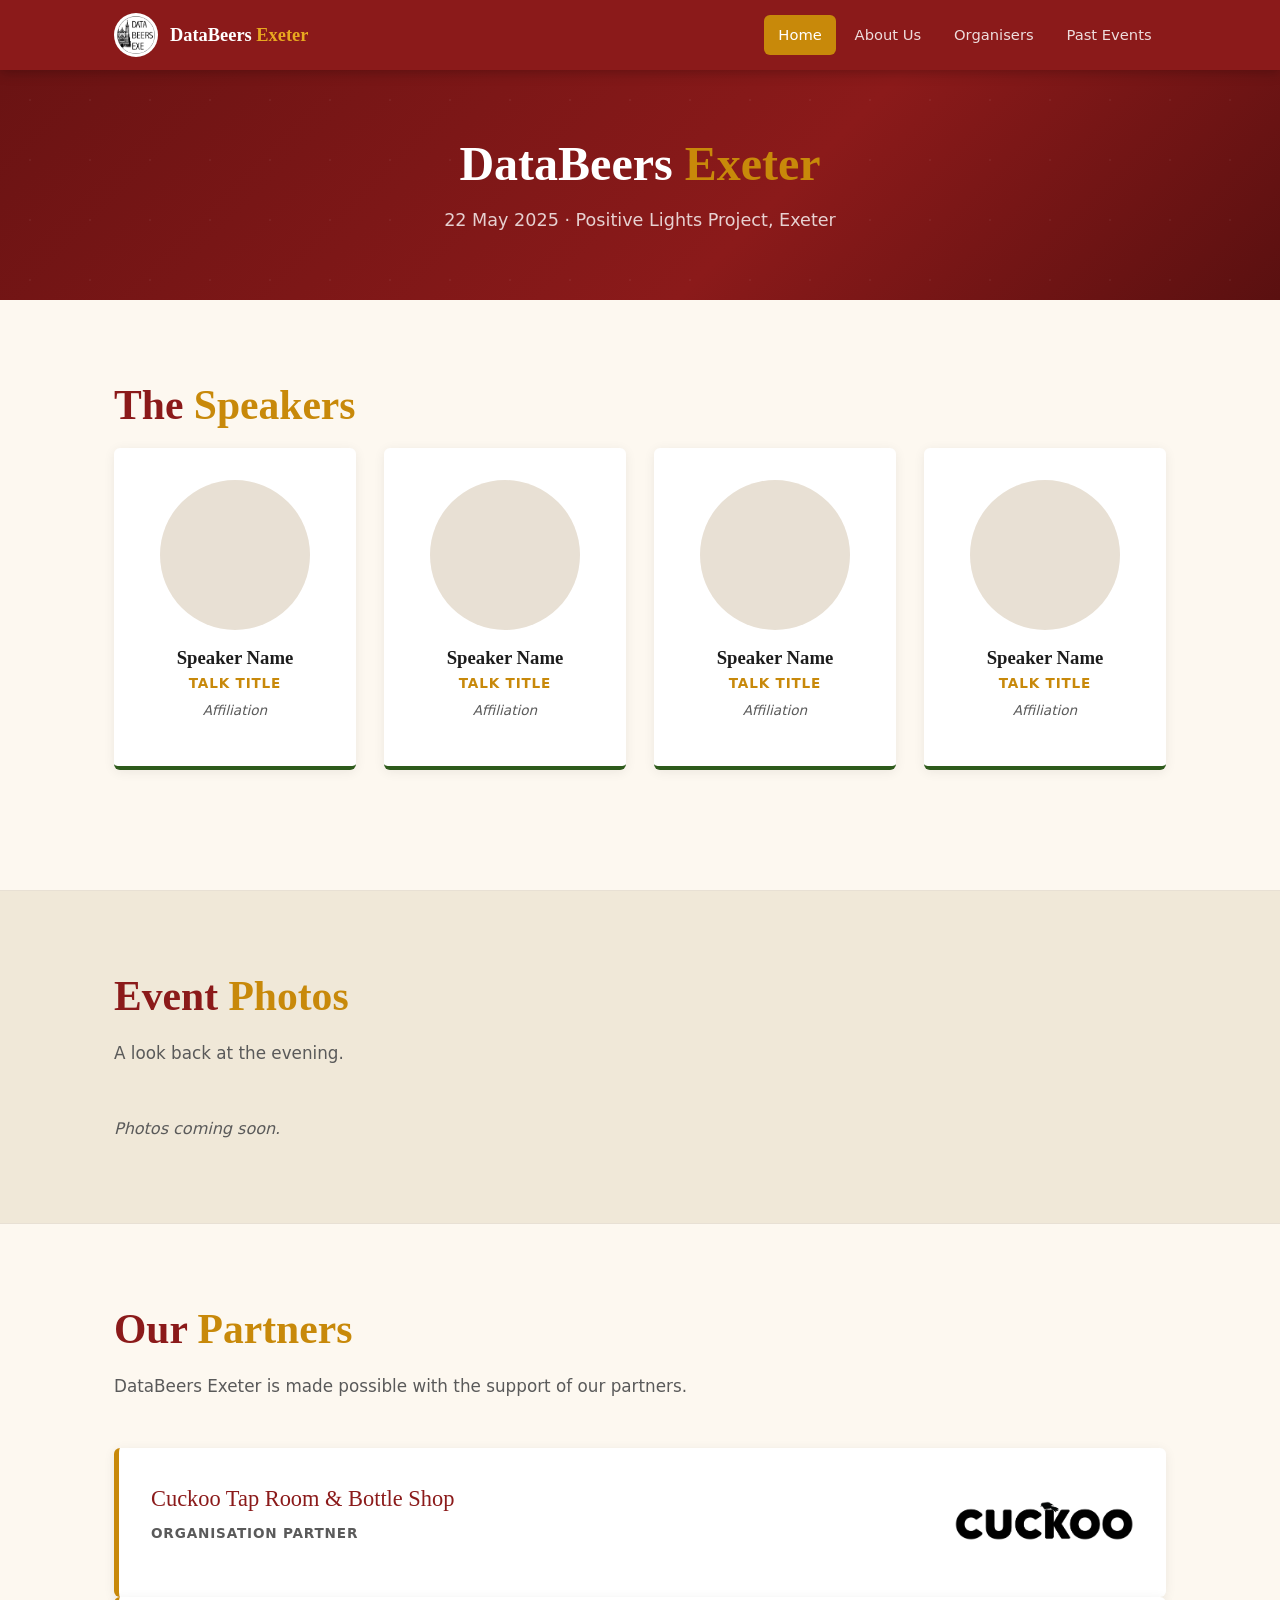
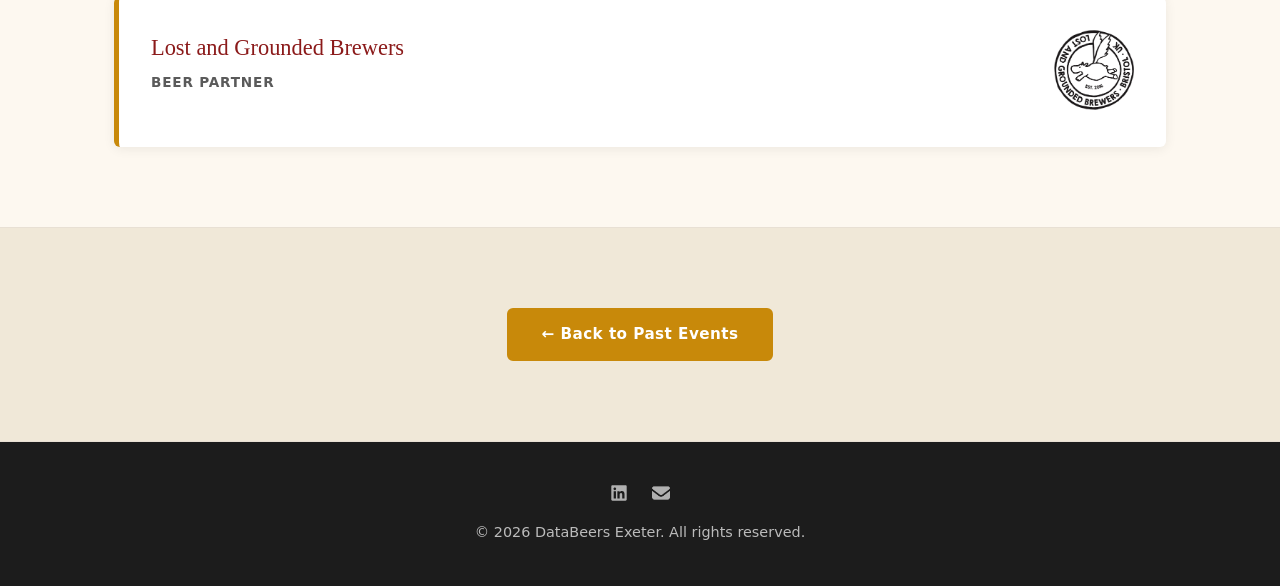
==== Events/May2025/index.html @ 45592811 "Update L&G logo and reduce to standard partner logo size" ====
<!DOCTYPE html>
<html lang="en">
<head>
  <meta charset="UTF-8" />
  <meta name="viewport" content="width=device-width, initial-scale=1.0" />
  <title>DataBeers Exeter | May 2025</title>
  <link rel="stylesheet" href="../../styles.css" />
</head>
<body>

  <header class="site-header">
    <div class="header-inner">
      <a href="../../index.html" class="header-brand">
        <img src="../../Images/Logo.png" alt="DataBeers Exeter logo" class="header-logo" />
        <span class="header-title">DataBeers <em>Exeter</em></span>
      </a>
      <button class="nav-toggle" aria-label="Toggle navigation" aria-expanded="false">
        <span></span><span></span><span></span>
      </button>
      <nav class="site-nav" id="site-nav">
        <ul>
          <li><a href="../../index.html"        class="nav-link">Home</a></li>
          <li><a href="../../about.html"        class="nav-link">About Us</a></li>
          <li><a href="../../organisers.html"   class="nav-link">Organisers</a></li>
          <li><a href="../../past-events.html"  class="nav-link">Past Events</a></li>
        </ul>
      </nav>
    </div>
  </header>

  <main>

    <div class="page-hero">
      <h1>DataBeers <span class="accent">Exeter</span></h1>
      <p>22 May 2025 &middot; Positive Lights Project, Exeter</p>
    </div>

    <!-- Speakers -->
    <section class="section">
      <div class="container">
        <h2 class="section-title">The <span class="accent">Speakers</span></h2>

        <div class="organisers-grid">

          <div class="organiser-card">
            <div class="speaker-photo-placeholder"></div>
            <h3>Speaker Name</h3>
            <p class="organiser-role">Talk Title</p>
            <p class="organiser-affil">Affiliation</p>
          </div>

          <div class="organiser-card">
            <div class="speaker-photo-placeholder"></div>
            <h3>Speaker Name</h3>
            <p class="organiser-role">Talk Title</p>
            <p class="organiser-affil">Affiliation</p>
          </div>

          <div class="organiser-card">
            <div class="speaker-photo-placeholder"></div>
            <h3>Speaker Name</h3>
            <p class="organiser-role">Talk Title</p>
            <p class="organiser-affil">Affiliation</p>
          </div>

          <div class="organiser-card">
            <div class="speaker-photo-placeholder"></div>
            <h3>Speaker Name</h3>
            <p class="organiser-role">Talk Title</p>
            <p class="organiser-affil">Affiliation</p>
          </div>

        </div>
      </div>
    </section>

    <!-- Event Photos -->
    <section class="section section-alt">
      <div class="container">
        <h2 class="section-title">Event <span class="accent">Photos</span></h2>
        <p class="section-intro">A look back at the evening.</p>

        <div class="photo-grid">
          <p style="color:var(--mid-grey);font-style:italic;">Photos coming soon.</p>
        </div>
      </div>
    </section>

    <!-- Partners -->
    <section class="section">
      <div class="container">
        <h2 class="section-title">Our <span class="accent">Partners</span></h2>
        <p class="section-intro">
          DataBeers Exeter is made possible with the support of our partners.
        </p>

        <div class="partner-card">
          <div class="partner-header-row">
            <div>
              <p class="partner-name">Cuckoo Tap Room &amp; Bottle Shop</p>
              <p class="partner-type">Organisation Partner</p>
            </div>
            <img src="../../Images/Cuckoo.png" alt="Cuckoo logo" class="partner-logo" />
          </div>
        </div>

        <div class="partner-card">
          <div class="partner-header-row">
            <div>
              <p class="partner-name">Lost and Grounded Brewers</p>
              <p class="partner-type">Beer Partner</p>
            </div>
            <a href="https://www.lostandgrounded.co.uk/" target="_blank" rel="noopener"><img src="L&G.jpg" alt="Lost and Grounded Brewers logo" class="partner-logo" /></a>
          </div>
        </div>

      </div>
    </section>

    <!-- Back link -->
    <section class="section section-alt" style="text-align:center;">
      <div class="container">
        <a href="../../past-events.html" class="btn btn-primary">&larr; Back to Past Events</a>
      </div>
    </section>

  </main>

  <footer class="site-footer">
    <div class="container">
      <div class="footer-social">
        <a href="https://www.linkedin.com/company/112291143/" target="_blank" rel="noopener" aria-label="DataBeers Exeter on LinkedIn">
          <img src="../../Icons/linkedin-brands-solid-full.svg" alt="LinkedIn" class="footer-icon" />
        </a>
        <a href="#" aria-label="Email DataBeers Exeter" onclick="this.href='mailto:'+['databeers','biocomplexlab.org'].join('@')+'?subject=DataBeers%20Exe%3A%20General%20Inquiry'; return true;">
          <img src="../../Icons/envelope-solid.png" alt="Email" class="footer-icon" />
        </a>
      </div>
      <p>&copy; <span id="year"></span> DataBeers Exeter. All rights reserved.</p>
    </div>
  </footer>

  <script src="../../script.js"></script>
</body>
</html>
---- styles.css ----
/* ============================================================
   Data Beers Exeter — Stylesheet
   Palette: Devon red sandstone · amber · Devon green · cream
   ============================================================ */

:root {
  /* Devon / Exeter colour palette */
  --red:        #8B1A1A;   /* Devon red sandstone */
  --red-dark:   #6A1313;
  --red-light:  #B02222;
  --amber:      #C8890A;   /* beer amber / Devon gold */
  --amber-light:#E8A820;
  --green:      #2D5A1B;   /* Devon countryside */
  --green-light:#3A7422;
  --cream:      #FDF8F0;   /* cathedral stone */
  --cream-dark: #F0E8D8;
  --charcoal:   #1C1C1C;
  --mid-grey:   #5A5A5A;
  --light-grey: #E8E0D4;

  /* Typography */
  --font-serif: Georgia, 'Times New Roman', serif;
  --font-sans:  'Segoe UI', system-ui, -apple-system, sans-serif;

  /* Spacing */
  --section-pad: 5rem 1.5rem;
  --radius:      6px;
  --max-width:   1100px;

  /* Transitions */
  --trans: 0.25s ease;
}

/* ── Reset & Base ────────────────────────────────────────── */
*, *::before, *::after { box-sizing: border-box; margin: 0; padding: 0; }

html { scroll-behavior: smooth; font-size: 16px; }

body {
  font-family: var(--font-sans);
  background-color: var(--cream);
  color: var(--charcoal);
  line-height: 1.7;
  min-height: 100vh;
  display: flex;
  flex-direction: column;
}

img { max-width: 100%; display: block; }
a   { color: inherit; text-decoration: none; }

main { flex: 1; }

/* ── Typography helpers ──────────────────────────────────── */
.accent { color: var(--amber); }

h1, h2, h3 { font-family: var(--font-serif); line-height: 1.25; }

.section-title {
  font-size: clamp(1.8rem, 4vw, 2.6rem);
  margin-bottom: 1rem;
  color: var(--red);
}

.section-intro {
  max-width: 680px;
  color: var(--mid-grey);
  margin-bottom: 3rem;
  font-size: 1.05rem;
}

.inline-link {
  color: var(--amber);
  border-bottom: 1px solid currentColor;
  transition: color var(--trans);
}
.inline-link:hover { color: var(--red); }

/* ── Container ───────────────────────────────────────────── */
.container {
  max-width: var(--max-width);
  margin-inline: auto;
  padding-inline: 1.5rem;
}

/* ── Buttons ─────────────────────────────────────────────── */
.btn {
  display: inline-block;
  padding: 0.75rem 2rem;
  border-radius: var(--radius);
  font-weight: 600;
  font-family: var(--font-sans);
  font-size: 0.95rem;
  letter-spacing: 0.03em;
  cursor: pointer;
  transition: background var(--trans), color var(--trans), transform var(--trans);
}
.btn:hover { transform: translateY(-2px); }

.btn-primary {
  background: var(--amber);
  color: #fff;
  border: 2px solid var(--amber);
}
.btn-primary:hover { background: var(--amber-light); border-color: var(--amber-light); }

.btn-outline {
  background: transparent;
  color: var(--cream);
  border: 2px solid var(--cream);
}
.btn-outline:hover { background: var(--cream); color: var(--red); }

/* ── Site Header / Nav ───────────────────────────────────── */
.site-header {
  position: sticky;
  top: 0;
  z-index: 100;
  background: var(--red);
  box-shadow: 0 2px 12px rgba(0,0,0,0.25);
}

.header-inner {
  max-width: var(--max-width);
  margin-inline: auto;
  padding: 0 1.5rem;
  display: flex;
  align-items: center;
  gap: 1.5rem;
  height: 70px;
}

.header-brand {
  display: flex;
  align-items: center;
  gap: 0.75rem;
  flex-shrink: 0;
}

.header-logo {
  width: 44px;
  height: 44px;
  border-radius: 50%;
  background: #fff;
  padding: 3px;
  object-fit: contain;
}

.header-title {
  font-family: var(--font-serif);
  font-size: 1.15rem;
  font-weight: bold;
  color: #fff;
  line-height: 1.2;
}
.header-title em { color: var(--amber-light); font-style: normal; }

/* Nav */
.site-nav { margin-left: auto; }

.site-nav ul {
  list-style: none;
  display: flex;
  gap: 0.25rem;
}

.nav-link {
  display: block;
  padding: 0.45rem 0.9rem;
  color: rgba(255,255,255,0.85);
  border-radius: var(--radius);
  font-size: 0.92rem;
  font-weight: 500;
  transition: background var(--trans), color var(--trans);
}
.nav-link:hover,
.nav-link.active {
  background: rgba(255,255,255,0.15);
  color: #fff;
}
.nav-link.active {
  background: var(--amber);
  color: #fff;
}

/* Hamburger toggle */
.nav-toggle {
  display: none;
  flex-direction: column;
  justify-content: center;
  gap: 5px;
  width: 36px;
  height: 36px;
  background: none;
  border: none;
  cursor: pointer;
  margin-left: auto;
  padding: 4px;
}
.nav-toggle span {
  display: block;
  height: 2px;
  background: #fff;
  border-radius: 2px;
  transition: transform var(--trans), opacity var(--trans);
}
.nav-toggle[aria-expanded="true"] span:nth-child(1) { transform: translateY(7px) rotate(45deg); }
.nav-toggle[aria-expanded="true"] span:nth-child(2) { opacity: 0; }
.nav-toggle[aria-expanded="true"] span:nth-child(3) { transform: translateY(-7px) rotate(-45deg); }

/* ── Hero ────────────────────────────────────────────────── */
.hero {
  background: linear-gradient(135deg, var(--red-dark) 0%, var(--red) 50%, var(--green) 100%);
  color: #fff;
  padding: 5rem 1.5rem 0;
  position: relative;
  overflow: hidden;
}

.hero::before {
  content: '';
  position: absolute;
  inset: 0;
  background: url('data:image/svg+xml,<svg xmlns="http://www.w3.org/2000/svg" width="60" height="60"><circle cx="30" cy="30" r="1" fill="white" opacity="0.06"/></svg>') repeat;
  pointer-events: none;
}

.hero-content {
  max-width: var(--max-width);
  margin-inline: auto;
  display: flex;
  align-items: center;
  gap: 4rem;
  padding-bottom: 4rem;
  position: relative;
}

.hero-logo {
  width: clamp(180px, 25vw, 280px);
  flex-shrink: 0;
  border-radius: 50%;
  background: #fff;
  padding: 12px;
  box-shadow: 0 8px 40px rgba(0,0,0,0.4);
}

.hero-text h1 {
  font-size: clamp(2.2rem, 5vw, 3.6rem);
  margin-bottom: 0.5rem;
  color: #fff;
}

.tagline {
  font-size: 1.2rem;
  color: var(--amber-light);
  font-style: italic;
  margin-bottom: 1.25rem;
}

.hero-desc {
  font-size: 1.05rem;
  max-width: 540px;
  color: rgba(255,255,255,0.88);
  margin-bottom: 2rem;
}

.hero-wave {
  height: 80px;
  position: relative;
}
.hero-wave svg {
  width: 100%;
  height: 100%;
  display: block;
}

/* ── Generic Section ─────────────────────────────────────── */
.section { padding: var(--section-pad); }

.section-alt {
  background: var(--cream-dark);
  border-top: 1px solid var(--light-grey);
  border-bottom: 1px solid var(--light-grey);
}

/* ── Page hero (inner pages) ─────────────────────────────── */
.page-hero {
  background: linear-gradient(135deg, var(--red-dark) 0%, var(--red) 60%, #5a1010 100%);
  color: #fff;
  padding: 4rem 1.5rem;
  text-align: center;
  position: relative;
  overflow: hidden;
}

.page-hero::before {
  content: '';
  position: absolute;
  inset: 0;
  background: url('data:image/svg+xml,<svg xmlns="http://www.w3.org/2000/svg" width="60" height="60"><circle cx="30" cy="30" r="1" fill="white" opacity="0.06"/></svg>') repeat;
  pointer-events: none;
}

.page-hero h1 {
  font-size: clamp(2rem, 5vw, 3rem);
  color: #fff;
  position: relative;
}
.page-hero p {
  margin-top: 0.75rem;
  color: rgba(255,255,255,0.8);
  font-size: 1.1rem;
  position: relative;
}

/* ── About cards ─────────────────────────────────────────── */
.about-grid {
  display: grid;
  grid-template-columns: repeat(auto-fit, minmax(260px, 1fr));
  gap: 1.75rem;
}

.about-card {
  background: #fff;
  border-radius: var(--radius);
  padding: 2rem 1.75rem;
  border-top: 4px solid var(--amber);
  box-shadow: 0 2px 12px rgba(0,0,0,0.07);
  transition: transform var(--trans), box-shadow var(--trans);
}
.about-card:hover {
  transform: translateY(-4px);
  box-shadow: 0 8px 28px rgba(0,0,0,0.12);
}

.card-icon { margin-bottom: 0.75rem; }

/* Icon colouring via CSS hue-rotate + saturation + brightness.
   Source icons are dark navy (~218° hue). Rotate to each palette colour. */
.card-icon img {
  width: 36px;
  height: 36px;
  display: block;
}
.icon-amber { filter: hue-rotate(182deg) saturate(2)   brightness(1.9); }
.icon-red   { filter: hue-rotate(142deg) saturate(1.5) brightness(1.5); }
.icon-green { filter: hue-rotate(245deg) saturate(1.2) brightness(1.1); }

.about-card h3 {
  color: var(--red);
  margin-bottom: 0.6rem;
  font-size: 1.15rem;
}

/* ── Organisers ──────────────────────────────────────────── */
.organisers-grid {
  display: grid;
  grid-template-columns: repeat(auto-fit, minmax(220px, 1fr));
  gap: 1.75rem;
  margin-bottom: 2.5rem;
}

.organiser-card {
  background: #fff;
  border-radius: var(--radius);
  padding: 2rem 1.5rem;
  text-align: center;
  box-shadow: 0 2px 12px rgba(0,0,0,0.07);
  border-bottom: 4px solid var(--green);
  transition: transform var(--trans);
}
.organiser-card:hover { transform: translateY(-4px); }

.organiser-avatar {
  width: 80px;
  height: 80px;
  border-radius: 50%;
  background: var(--red);
  color: #fff;
  font-family: var(--font-serif);
  font-size: 1.4rem;
  font-weight: bold;
  display: flex;
  align-items: center;
  justify-content: center;
  margin: 0 auto 1rem;
}

.organiser-photo {
  width: 150px;
  height: 150px;
  border-radius: 50%;
  object-fit: cover;
  object-position: center top;
  filter: grayscale(100%);
  margin: 0 auto 1rem;
  display: block;
  border: 3px solid var(--light-grey);
}

/* ── Partners section ────────────────────────────────────── */
.partner-card {
  background: #fff;
  border-radius: var(--radius);
  padding: 2rem;
  box-shadow: 0 2px 12px rgba(0,0,0,0.07);
  border-left: 5px solid var(--amber);
}

.partner-header-row {
  display: flex;
  align-items: center;
  justify-content: space-between;
  gap: 1.5rem;
  margin-bottom: 0.25rem;
}

.partner-logo {
  width: 180px;
  height: 80px;
  object-fit: contain;
  object-position: right center;
  display: block;
  flex-shrink: 0;
}

.partner-logo-large {
  width: 260px;
  height: 120px;
  object-fit: contain;
  object-position: right center;
  display: block;
  flex-shrink: 0;
}

.partner-name {
  font-family: var(--font-serif);
  font-size: 1.4rem;
  color: var(--red);
  margin-bottom: 0.25rem;
}

.partner-type {
  font-size: 0.85rem;
  font-weight: 600;
  text-transform: uppercase;
  letter-spacing: 0.06em;
  color: var(--mid-grey);
  margin-bottom: 1rem;
}

.partner-body {
  display: grid;
  grid-template-columns: 1fr 1fr;
  gap: 2rem;
  margin-top: 1.25rem;
}

.map-embed {
  width: 100%;
  height: 280px;
  border: 0;
  border-radius: var(--radius);
  display: block;
}

@media (max-width: 680px) {
  .partner-body { grid-template-columns: 1fr; }
  .map-embed { height: 220px; }
}

.organiser-card h3 {
  color: var(--charcoal);
  margin-bottom: 0.2rem;
}

.organiser-role {
  color: var(--amber);
  font-size: 0.85rem;
  font-weight: 600;
  text-transform: uppercase;
  letter-spacing: 0.06em;
  margin-bottom: 0.2rem;
}

.organiser-affil {
  color: var(--mid-grey);
  font-size: 0.85rem;
  font-style: italic;
  margin-bottom: 0.75rem;
}

.organiser-cta { color: var(--mid-grey); }

/* ── Past Events ─────────────────────────────────────────── */
.events-list {
  display: flex;
  flex-direction: column;
  gap: 1.5rem;
}

.event-card {
  display: flex;
  gap: 1.5rem;
  background: #fff;
  border-radius: var(--radius);
  padding: 1.75rem;
  box-shadow: 0 2px 12px rgba(0,0,0,0.07);
  border-left: 5px solid var(--red);
  transition: transform var(--trans);
}
.event-card:hover { transform: translateX(4px); }

.event-date {
  flex-shrink: 0;
  width: 70px;
  text-align: center;
  background: var(--red);
  color: #fff;
  border-radius: var(--radius);
  padding: 0.75rem 0.5rem;
  display: flex;
  flex-direction: column;
  align-items: center;
  justify-content: center;
  gap: 0.15rem;
}

.event-month {
  font-size: 0.85rem;
  font-weight: 700;
  text-transform: uppercase;
  letter-spacing: 0.05em;
}

.event-year {
  font-size: 1rem;
  font-family: var(--font-serif);
  font-weight: bold;
}

.event-details h3 {
  color: var(--red);
  margin-bottom: 0.2rem;
  font-size: 1.15rem;
}

.event-venue {
  font-size: 0.85rem;
  color: var(--mid-grey);
  margin-bottom: 0.6rem;
  font-style: italic;
}

.event-tags {
  display: flex;
  flex-wrap: wrap;
  gap: 0.4rem;
  margin-top: 0.75rem;
}

.tag {
  display: inline-block;
  background: var(--cream-dark);
  color: var(--green);
  border: 1px solid var(--light-grey);
  border-radius: 999px;
  padding: 0.15rem 0.75rem;
  font-size: 0.78rem;
  font-weight: 600;
}

/* ── Paired CTA ──────────────────────────────────────────── */
.cta-pair {
  display: flex;
  flex-direction: column;
  gap: 0;
}

.cta-block {
  padding: 3rem 0;
}

.cta-block + .cta-block {
  border-top: 1px solid var(--light-grey);
}

.cta-divider { display: none; }

/* ── Site Footer ─────────────────────────────────────────── */
.site-footer {
  background: var(--charcoal);
  color: rgba(255,255,255,0.7);
  text-align: center;
  padding: 2.5rem 1.5rem;
}

.footer-logo {
  width: 60px;
  border-radius: 50%;
  background: #fff;
  padding: 5px;
  margin: 0 auto 1rem;
}

.site-footer p { font-size: 0.9rem; line-height: 1.8; }
.footer-sub { font-size: 0.82rem; color: rgba(255,255,255,0.45); }
.site-footer .inline-link { color: var(--amber-light); border-color: var(--amber-light); }

.footer-social {
  display: flex;
  justify-content: center;
  gap: 1.25rem;
  margin-bottom: 1rem;
}

.footer-social a {
  display: flex;
  align-items: center;
  opacity: 0.65;
  transition: opacity 0.2s;
  cursor: pointer;
}

.footer-social a:hover { opacity: 1; }

.footer-icon {
  width: 22px;
  height: 22px;
  display: block;
  filter: brightness(0) invert(1);
}

/* ── Responsive ──────────────────────────────────────────── */
@media (max-width: 768px) {
  .nav-toggle { display: flex; }

  .site-nav {
    display: none;
    position: absolute;
    top: 70px;
    left: 0;
    right: 0;
    background: var(--red-dark);
    padding: 1rem;
    box-shadow: 0 4px 16px rgba(0,0,0,0.3);
  }
  .site-nav.open { display: block; }

  .site-nav ul { flex-direction: column; gap: 0.25rem; }
  .nav-link { padding: 0.65rem 1rem; font-size: 1rem; }

  .hero-content { flex-direction: column; text-align: center; gap: 2rem; padding-bottom: 3rem; }
  .hero-desc { margin-inline: auto; }

  .event-card { flex-direction: column; }
  .event-date { width: 100%; flex-direction: row; padding: 0.5rem 1rem; gap: 0.5rem; justify-content: flex-start; }
}

@media (max-width: 480px) {
  .header-title { display: none; }
}

/* ── Speaker photo placeholder ── */
.speaker-photo-placeholder {
  width: 150px;
  height: 150px;
  border-radius: 50%;
  background-color: var(--light-grey);
  margin: 0 auto 1rem;
}

/* ── Event photo gallery ── */
.photo-grid {
  display: grid;
  grid-template-columns: repeat(auto-fill, minmax(260px, 1fr));
  gap: 1rem;
  margin-top: 1.5rem;
}

.event-photo {
  width: 100%;
  aspect-ratio: 4 / 3;
  object-fit: cover;
  border-radius: var(--radius);
  display: block;
}
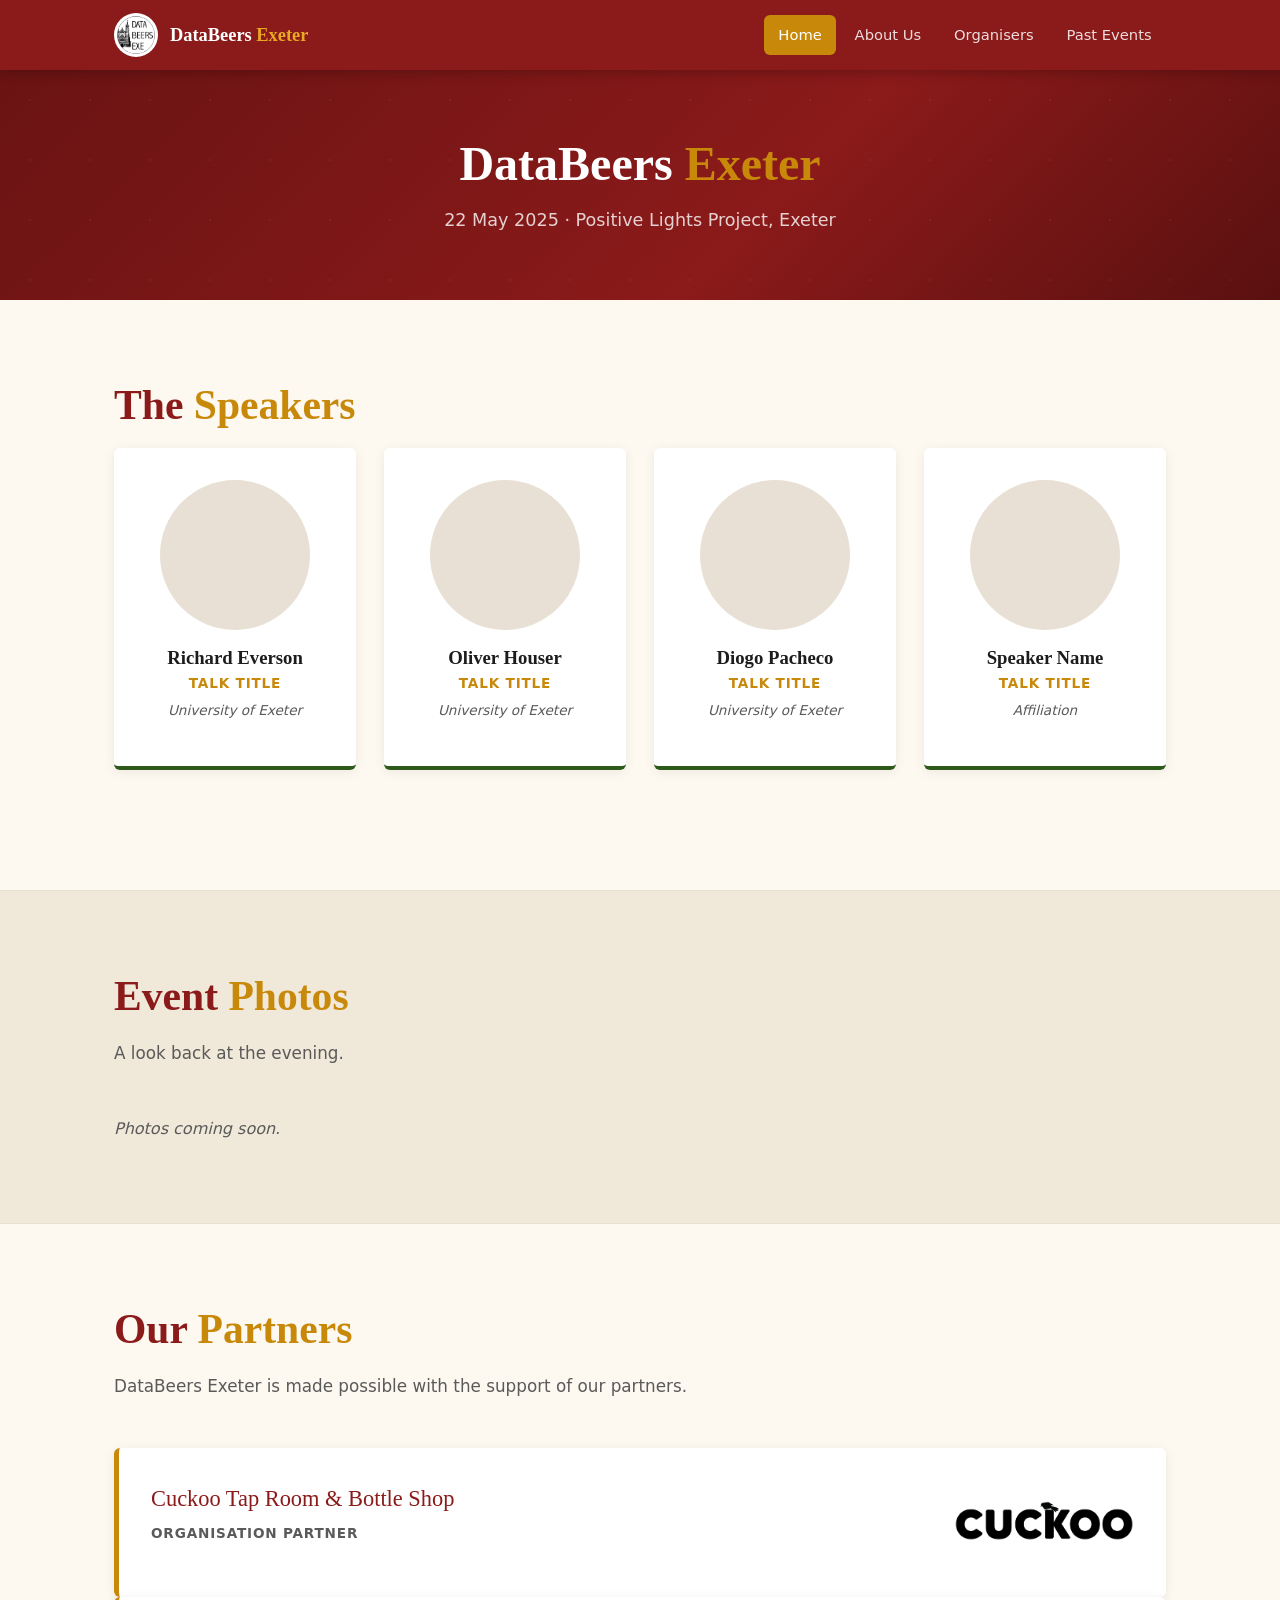
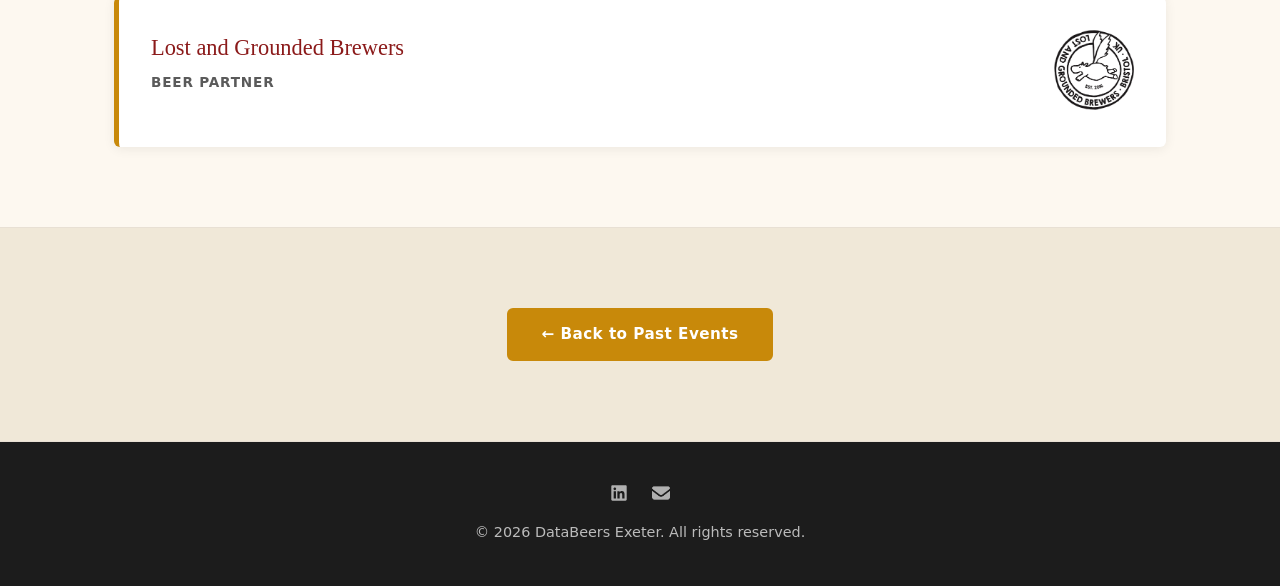
==== commit 157e4266: "Add speakers to May 2025 event in alphabetical order" ====
--- a/Events/May2025/index.html
+++ b/Events/May2025/index.html
@@ -44,23 +44,23 @@
 
           <div class="organiser-card">
             <div class="speaker-photo-placeholder"></div>
-            <h3>Speaker Name</h3>
+            <h3>Richard Everson</h3>
             <p class="organiser-role">Talk Title</p>
-            <p class="organiser-affil">Affiliation</p>
+            <p class="organiser-affil">University of Exeter</p>
           </div>
 
           <div class="organiser-card">
             <div class="speaker-photo-placeholder"></div>
-            <h3>Speaker Name</h3>
+            <h3>Oliver Houser</h3>
             <p class="organiser-role">Talk Title</p>
-            <p class="organiser-affil">Affiliation</p>
+            <p class="organiser-affil">University of Exeter</p>
           </div>
 
           <div class="organiser-card">
             <div class="speaker-photo-placeholder"></div>
-            <h3>Speaker Name</h3>
+            <h3>Diogo Pacheco</h3>
             <p class="organiser-role">Talk Title</p>
-            <p class="organiser-affil">Affiliation</p>
+            <p class="organiser-affil">University of Exeter</p>
           </div>
 
           <div class="organiser-card">
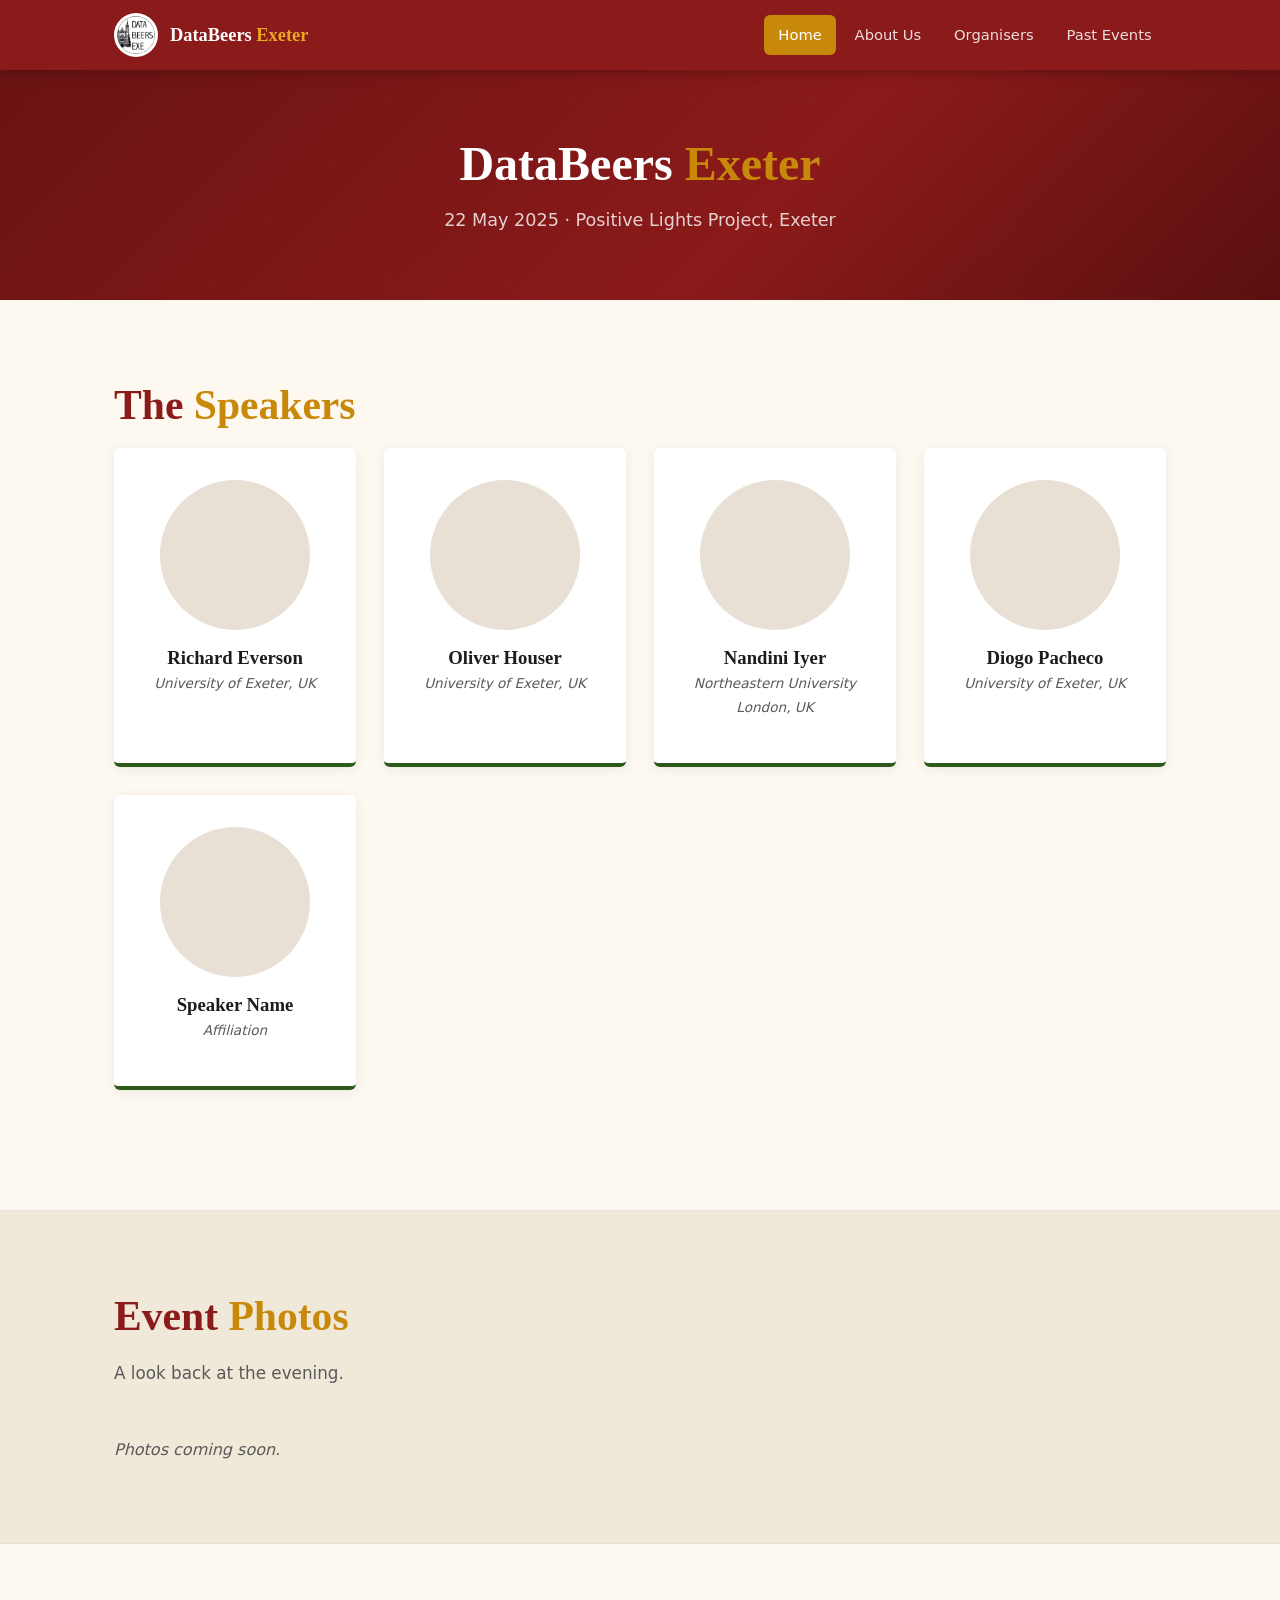
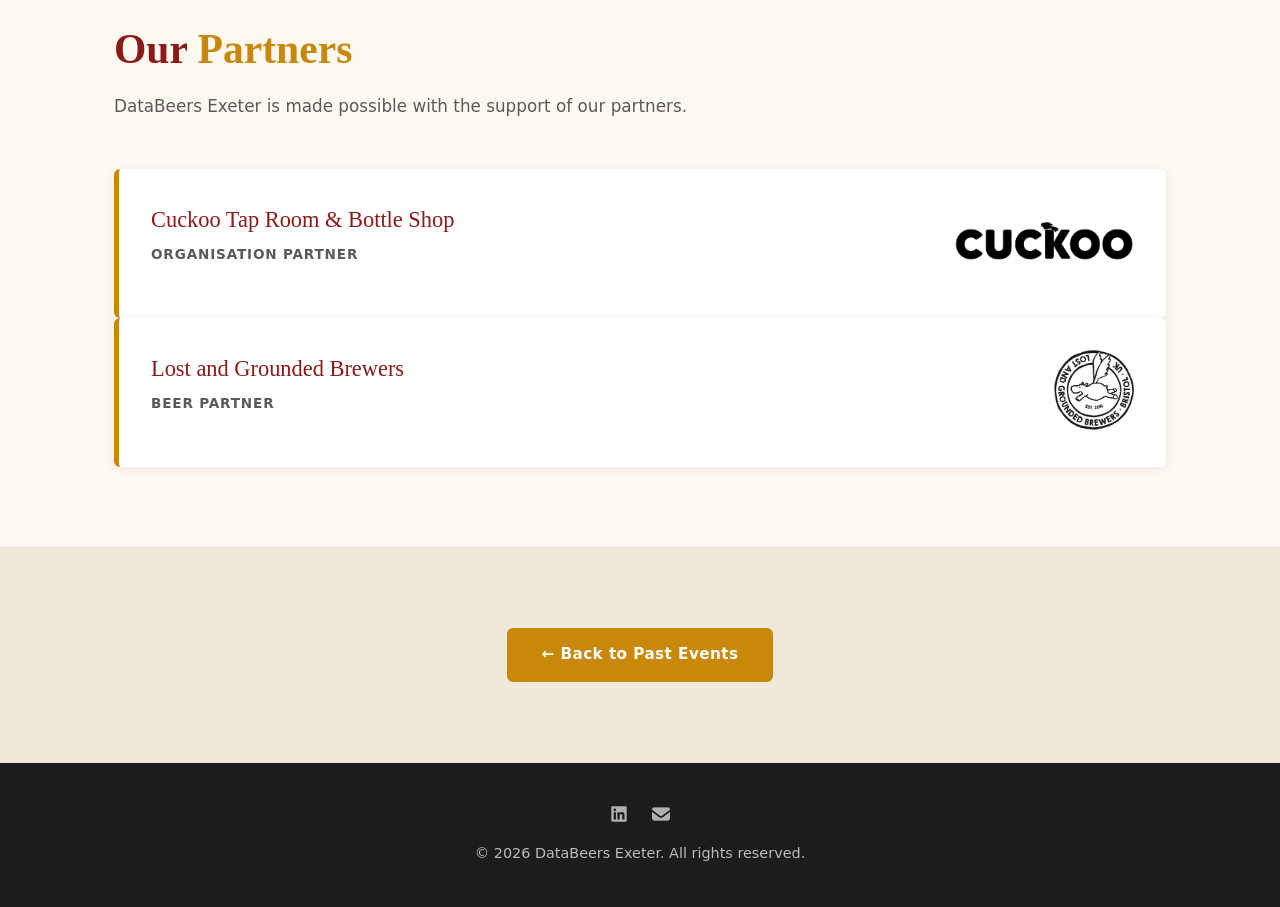
==== commit 2e8d9754: "Add Nandini Iyer to May 2025 speakers; add UK to all affiliations" ====
--- a/Events/May2025/index.html
+++ b/Events/May2025/index.html
@@ -45,28 +45,30 @@
           <div class="organiser-card">
             <div class="speaker-photo-placeholder"></div>
             <h3>Richard Everson</h3>
-            <p class="organiser-role">Talk Title</p>
-            <p class="organiser-affil">University of Exeter</p>
+            <p class="organiser-affil">University of Exeter, UK</p>
           </div>
 
           <div class="organiser-card">
             <div class="speaker-photo-placeholder"></div>
             <h3>Oliver Houser</h3>
-            <p class="organiser-role">Talk Title</p>
-            <p class="organiser-affil">University of Exeter</p>
+            <p class="organiser-affil">University of Exeter, UK</p>
+          </div>
+
+          <div class="organiser-card">
+            <div class="speaker-photo-placeholder"></div>
+            <h3>Nandini Iyer</h3>
+            <p class="organiser-affil">Northeastern University London, UK</p>
           </div>
 
           <div class="organiser-card">
             <div class="speaker-photo-placeholder"></div>
             <h3>Diogo Pacheco</h3>
-            <p class="organiser-role">Talk Title</p>
-            <p class="organiser-affil">University of Exeter</p>
+            <p class="organiser-affil">University of Exeter, UK</p>
           </div>
 
           <div class="organiser-card">
             <div class="speaker-photo-placeholder"></div>
             <h3>Speaker Name</h3>
-            <p class="organiser-role">Talk Title</p>
             <p class="organiser-affil">Affiliation</p>
           </div>
 
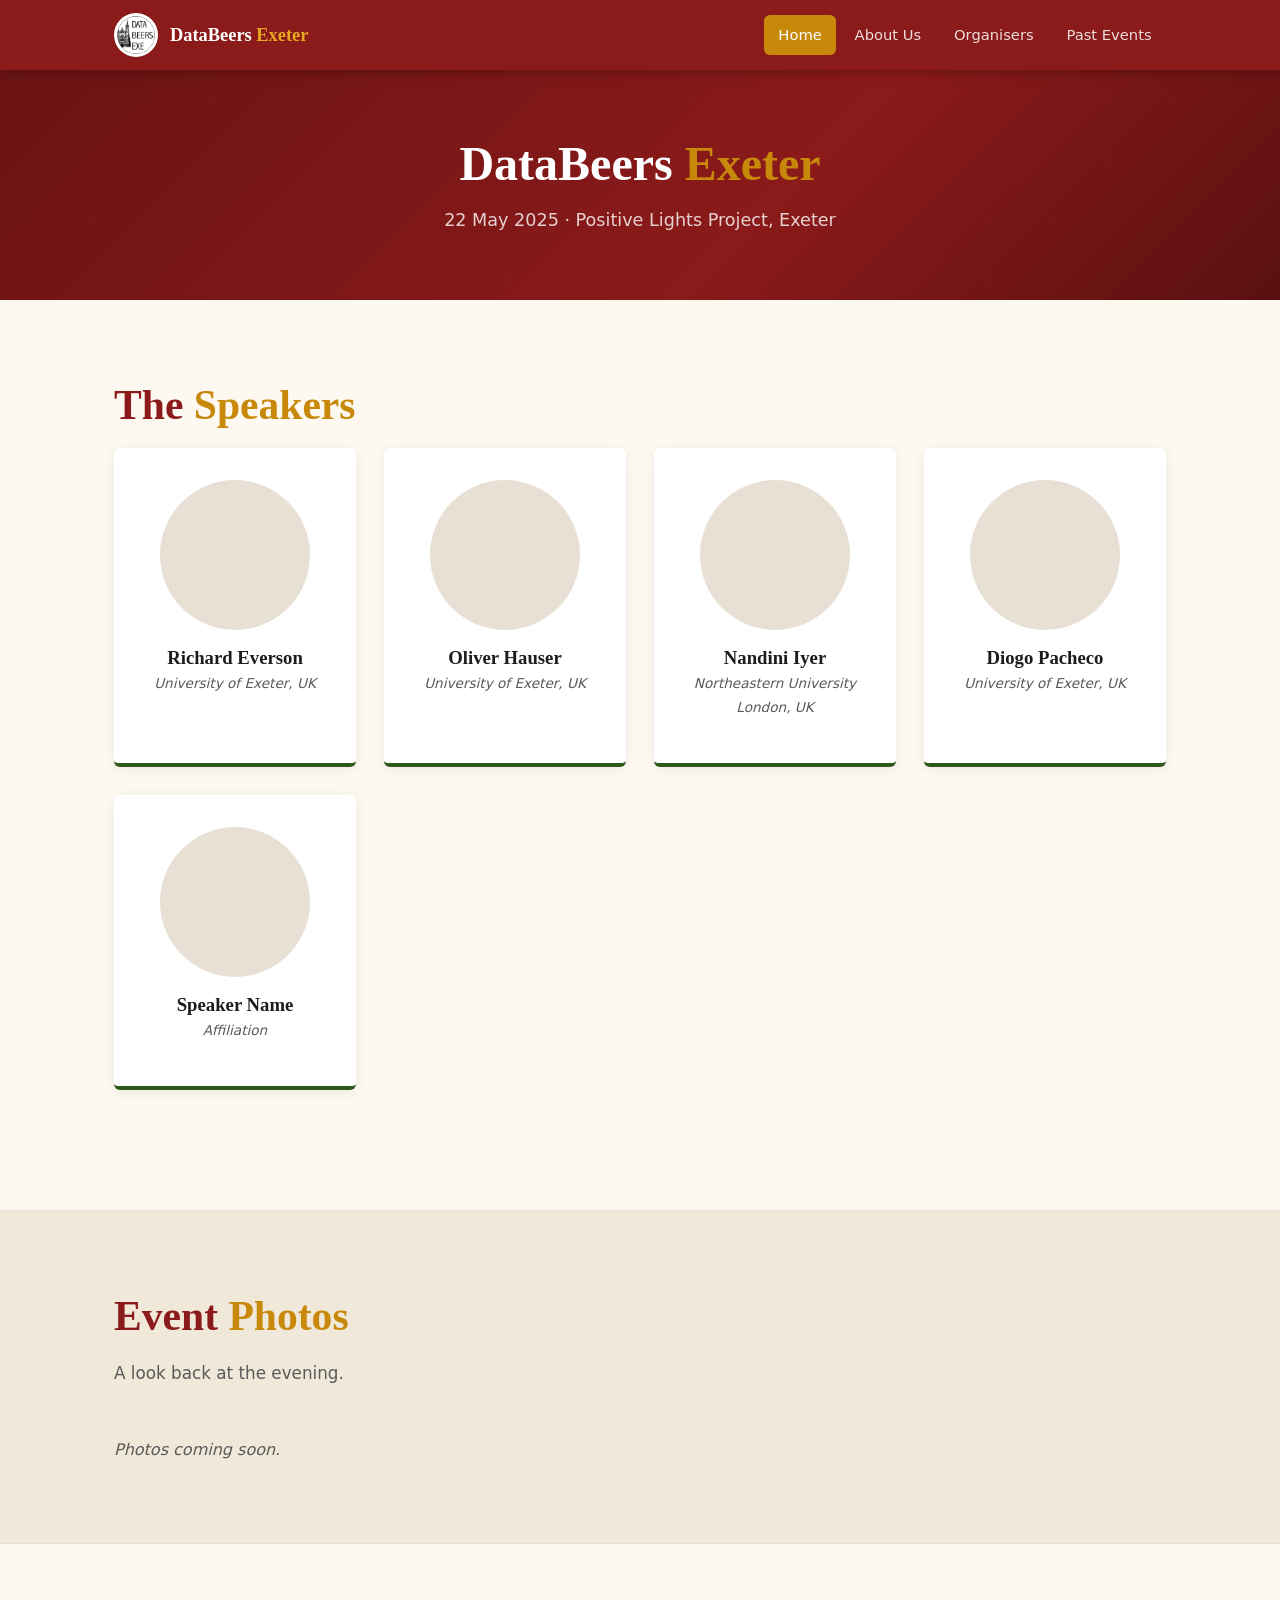
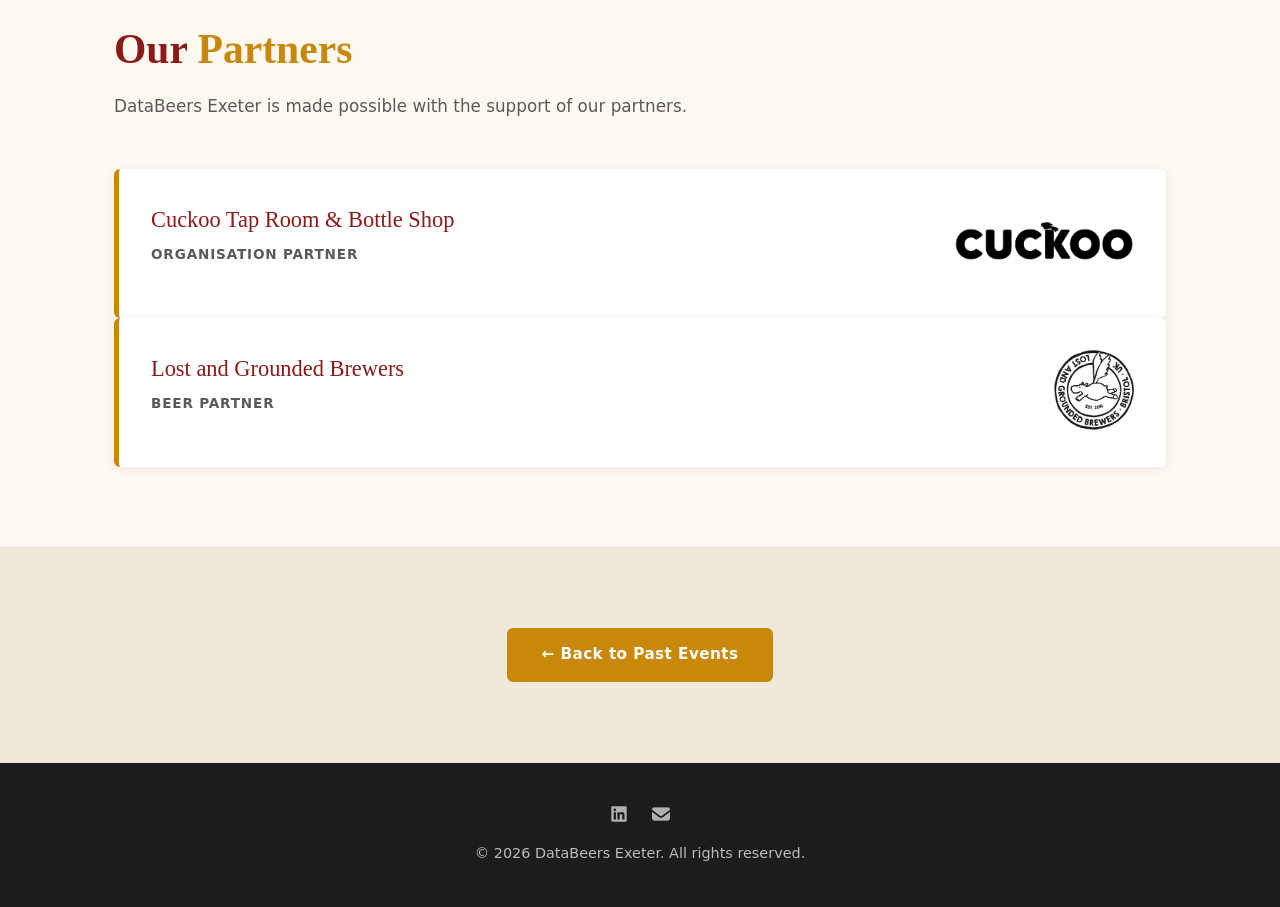
==== commit ea792f4f: "Fix speaker name: Houser to Hauser" ====
--- a/Events/May2025/index.html
+++ b/Events/May2025/index.html
@@ -50,7 +50,7 @@
 
           <div class="organiser-card">
             <div class="speaker-photo-placeholder"></div>
-            <h3>Oliver Houser</h3>
+            <h3>Oliver Hauser</h3>
             <p class="organiser-affil">University of Exeter, UK</p>
           </div>
 
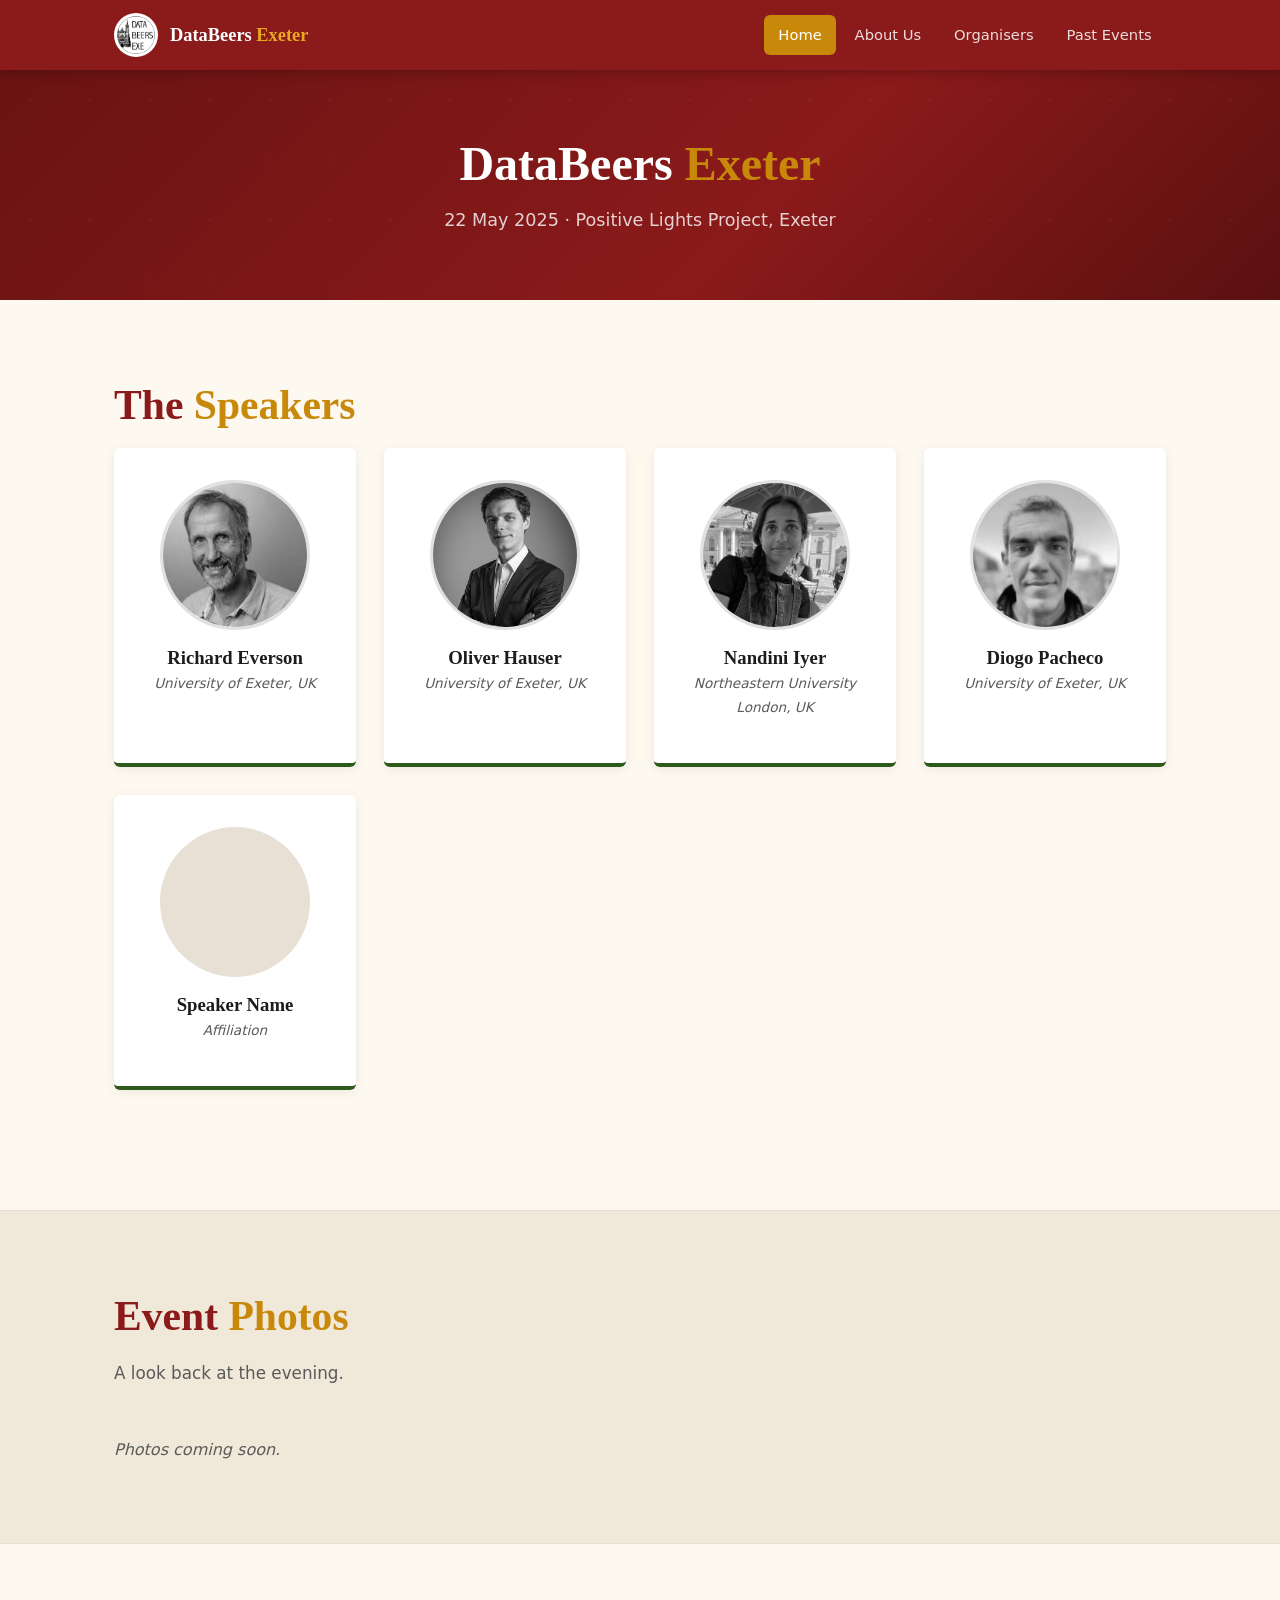
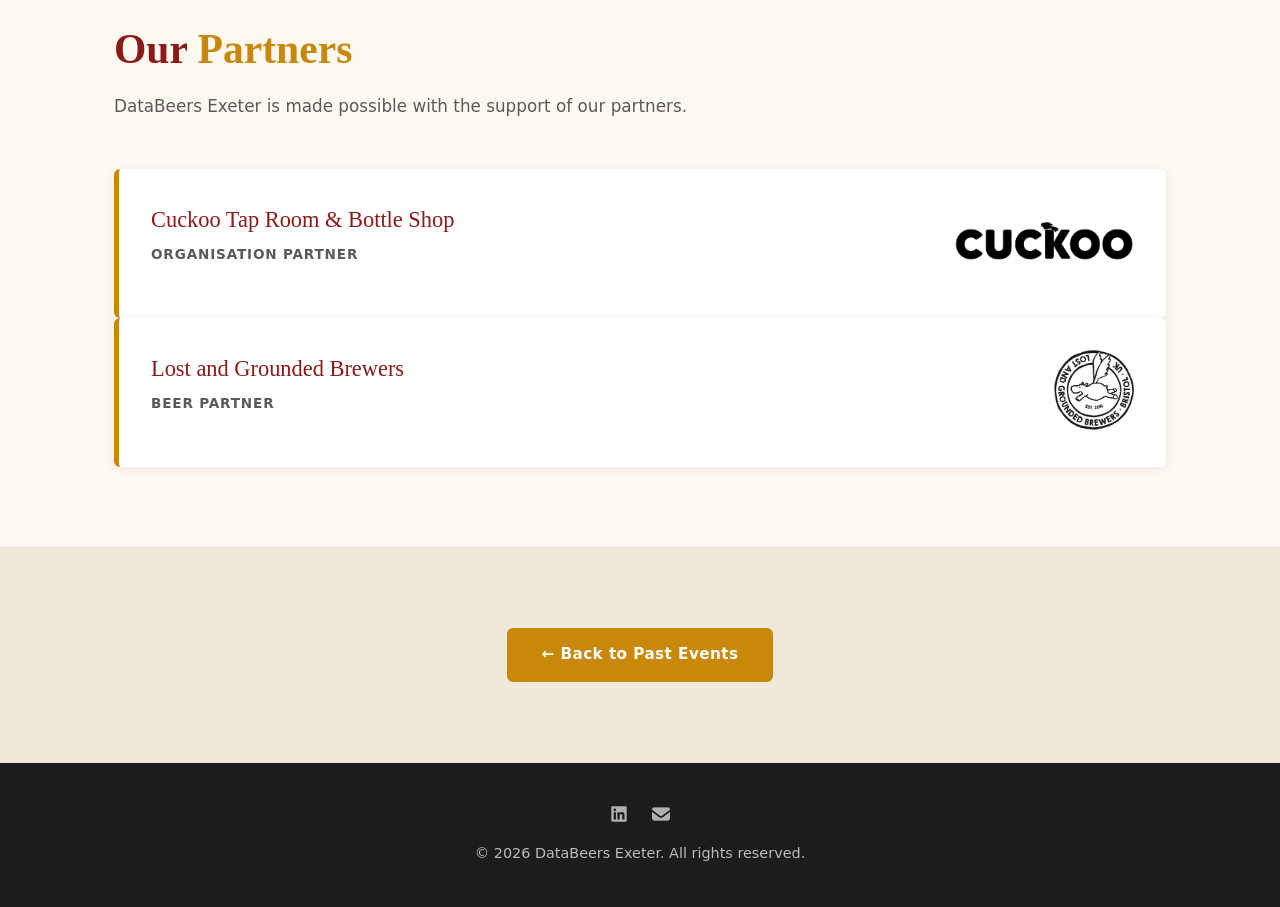
==== commit f251d431: "Add speaker photos for May 2025 event in greyscale" ====
--- a/Events/May2025/index.html
+++ b/Events/May2025/index.html
@@ -43,25 +43,25 @@
         <div class="organisers-grid">
 
           <div class="organiser-card">
-            <div class="speaker-photo-placeholder"></div>
+            <img src="richardeverson.jpeg" alt="Richard Everson" class="organiser-photo" />
             <h3>Richard Everson</h3>
             <p class="organiser-affil">University of Exeter, UK</p>
           </div>
 
           <div class="organiser-card">
-            <div class="speaker-photo-placeholder"></div>
+            <img src="oliverhauser.png" alt="Oliver Hauser" class="organiser-photo" />
             <h3>Oliver Hauser</h3>
             <p class="organiser-affil">University of Exeter, UK</p>
           </div>
 
           <div class="organiser-card">
-            <div class="speaker-photo-placeholder"></div>
+            <img src="nandiniiyer.png" alt="Nandini Iyer" class="organiser-photo" />
             <h3>Nandini Iyer</h3>
             <p class="organiser-affil">Northeastern University London, UK</p>
           </div>
 
           <div class="organiser-card">
-            <div class="speaker-photo-placeholder"></div>
+            <img src="diogopacheco.jpg" alt="Diogo Pacheco" class="organiser-photo" />
             <h3>Diogo Pacheco</h3>
             <p class="organiser-affil">University of Exeter, UK</p>
           </div>
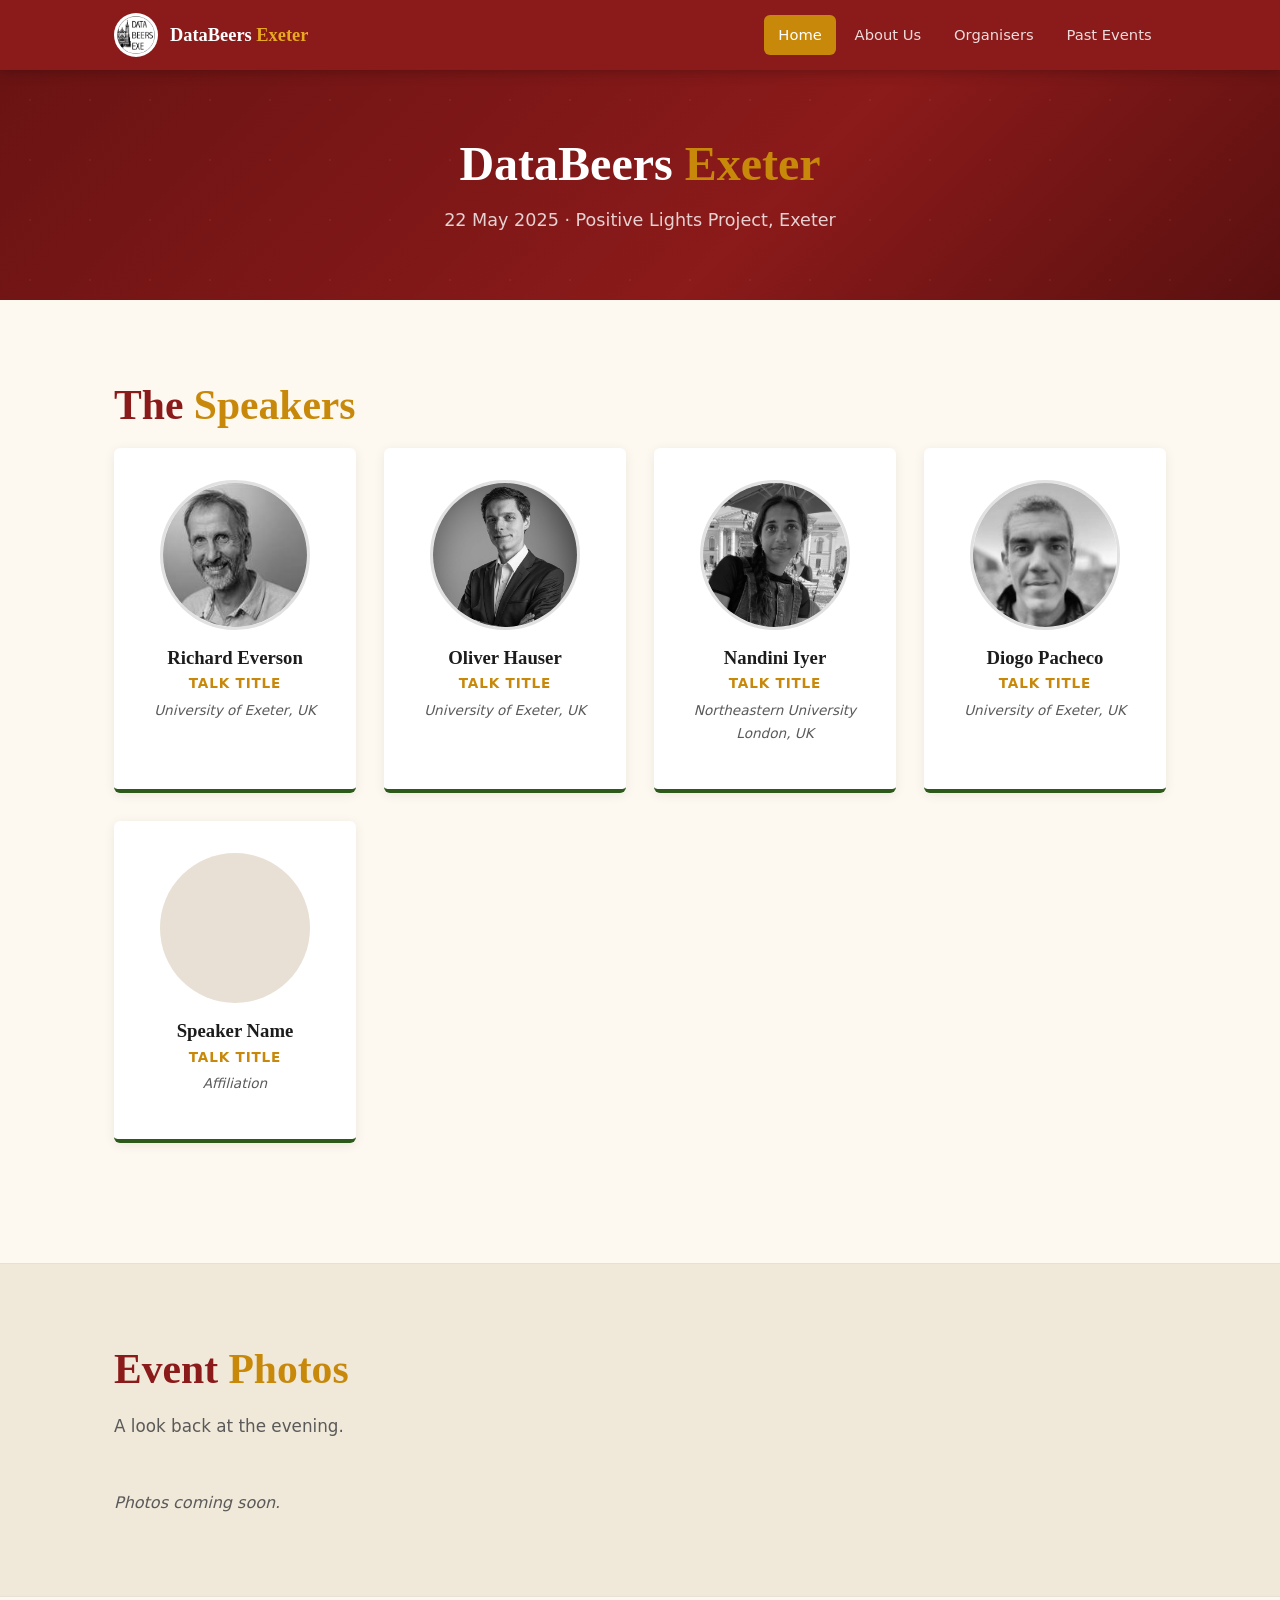
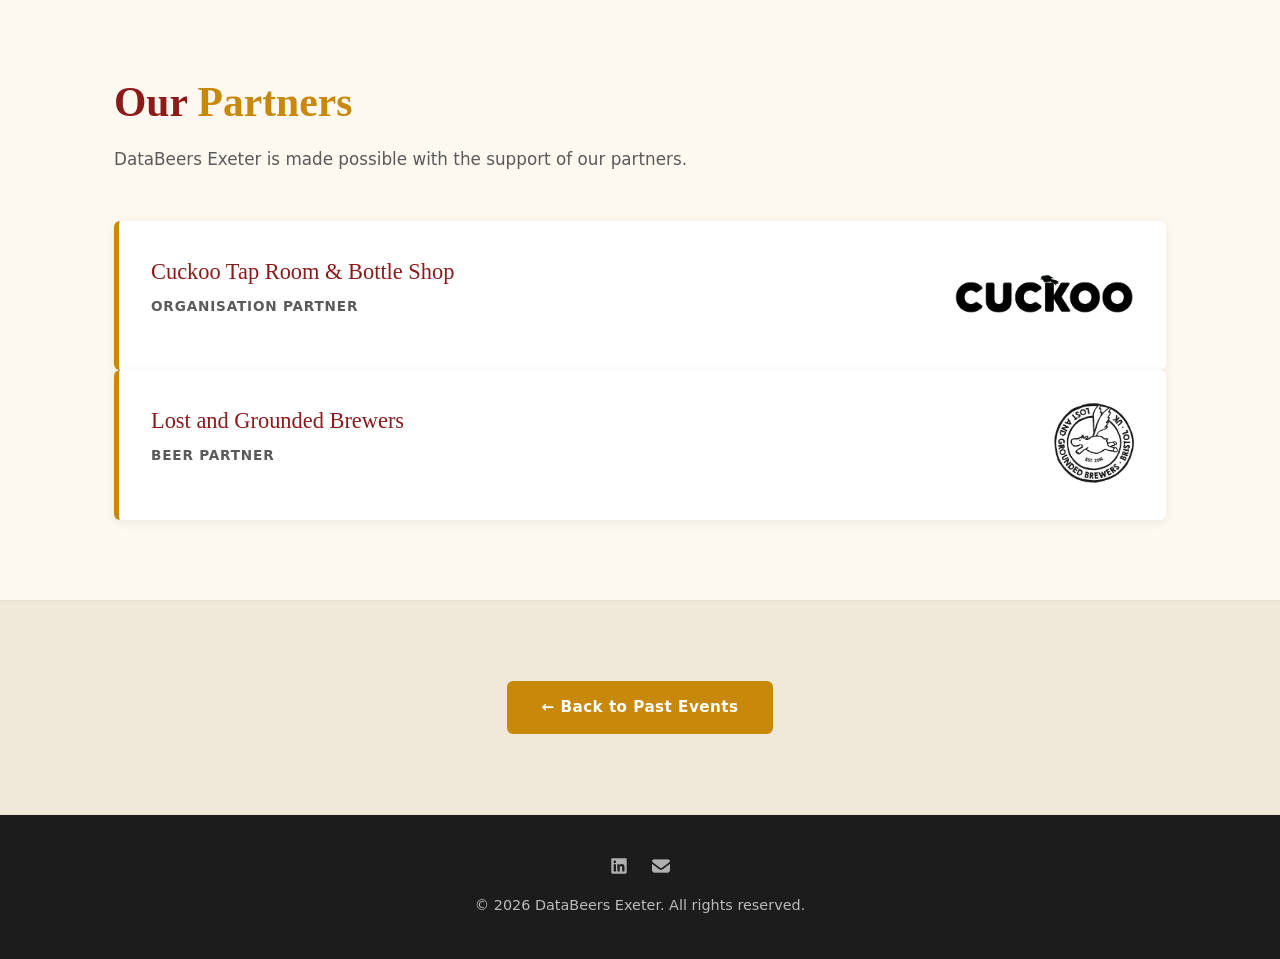
==== commit e8e7bb68: "Restore talk title placeholder to speaker cards" ====
--- a/Events/May2025/index.html
+++ b/Events/May2025/index.html
@@ -45,30 +45,35 @@
           <div class="organiser-card">
             <img src="richardeverson.jpeg" alt="Richard Everson" class="organiser-photo" />
             <h3>Richard Everson</h3>
+            <p class="organiser-role">Talk Title</p>
             <p class="organiser-affil">University of Exeter, UK</p>
           </div>
 
           <div class="organiser-card">
             <img src="oliverhauser.png" alt="Oliver Hauser" class="organiser-photo" />
             <h3>Oliver Hauser</h3>
+            <p class="organiser-role">Talk Title</p>
             <p class="organiser-affil">University of Exeter, UK</p>
           </div>
 
           <div class="organiser-card">
             <img src="nandiniiyer.png" alt="Nandini Iyer" class="organiser-photo" />
             <h3>Nandini Iyer</h3>
+            <p class="organiser-role">Talk Title</p>
             <p class="organiser-affil">Northeastern University London, UK</p>
           </div>
 
           <div class="organiser-card">
             <img src="diogopacheco.jpg" alt="Diogo Pacheco" class="organiser-photo" />
             <h3>Diogo Pacheco</h3>
+            <p class="organiser-role">Talk Title</p>
             <p class="organiser-affil">University of Exeter, UK</p>
           </div>
 
           <div class="organiser-card">
             <div class="speaker-photo-placeholder"></div>
             <h3>Speaker Name</h3>
+            <p class="organiser-role">Talk Title</p>
             <p class="organiser-affil">Affiliation</p>
           </div>
 
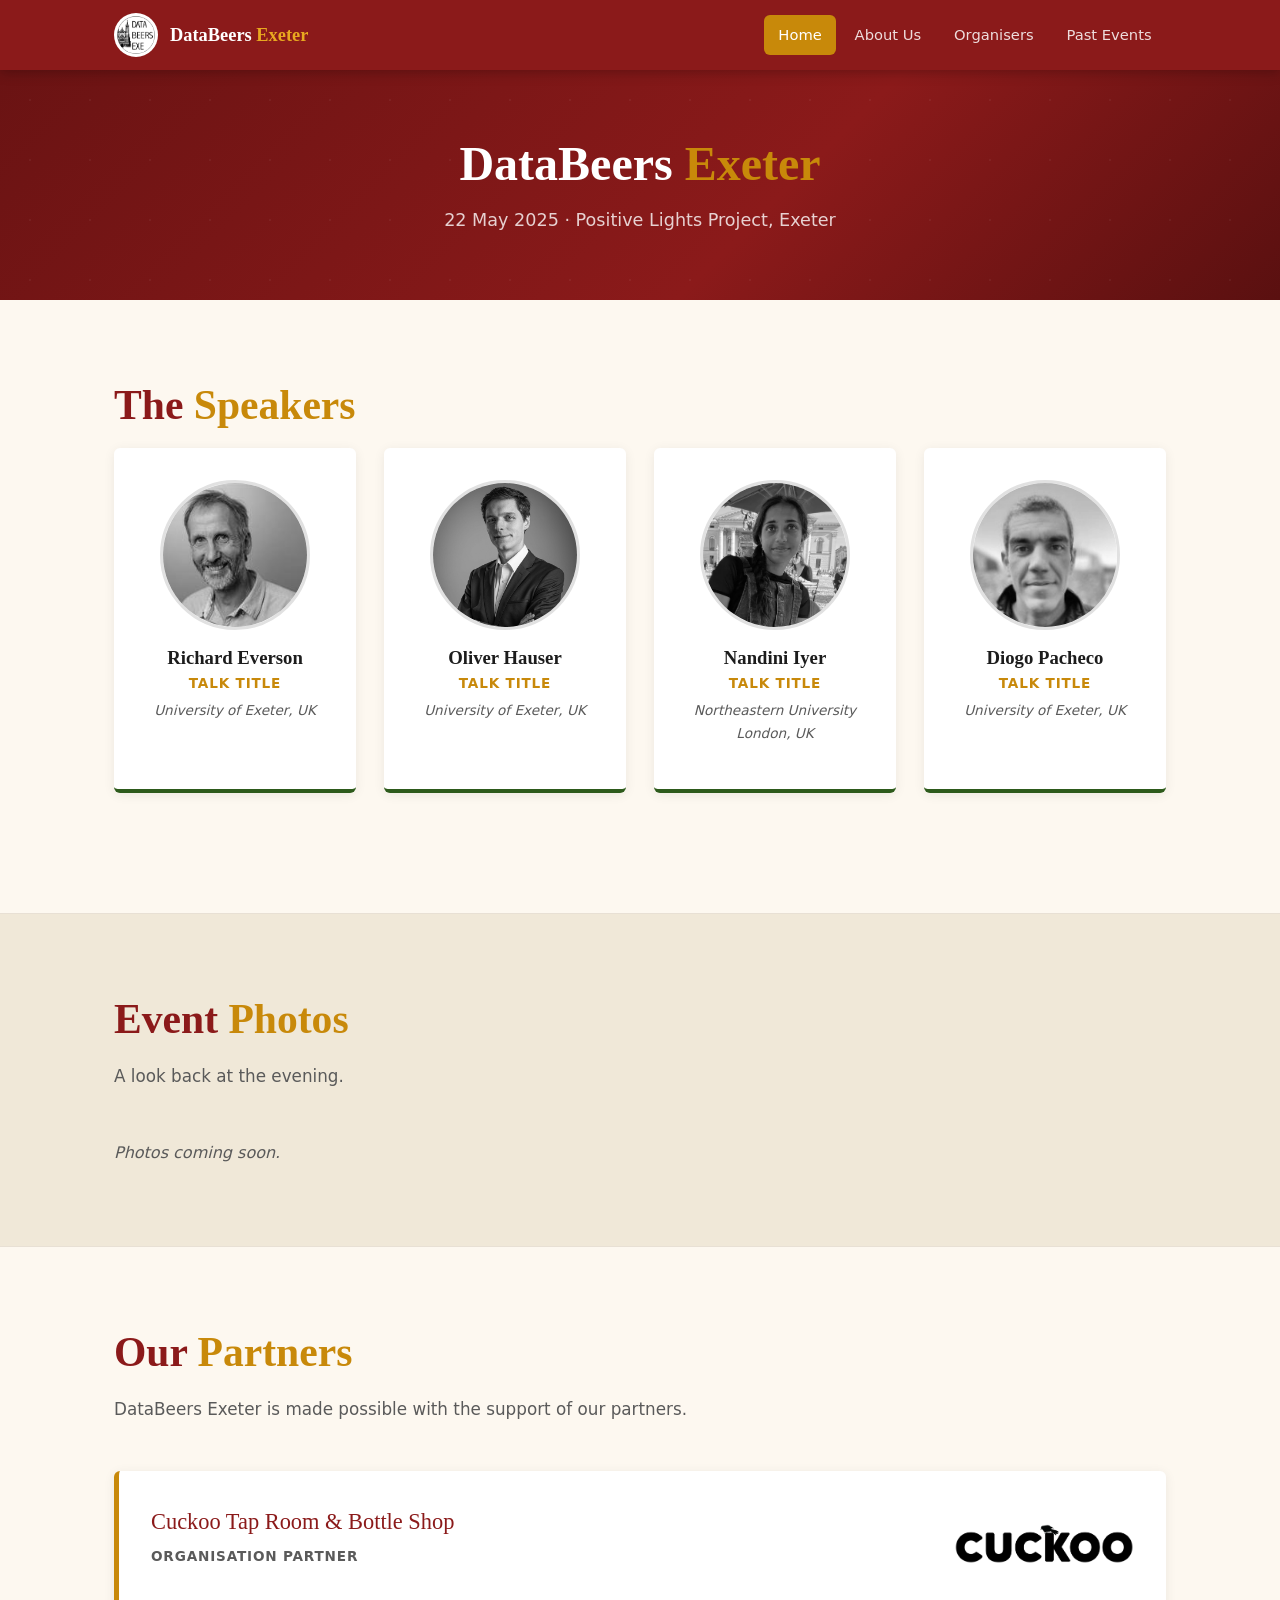
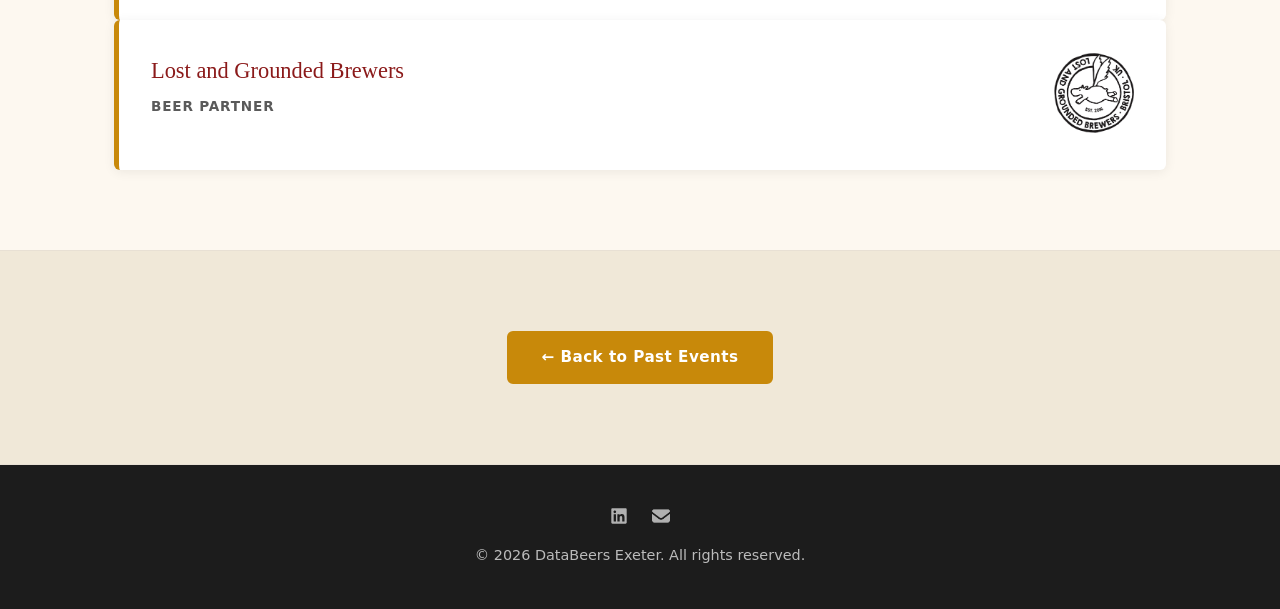
==== commit b6375b50: "Remove empty placeholder speaker card from May 2025" ====
--- a/Events/May2025/index.html
+++ b/Events/May2025/index.html
@@ -70,12 +70,6 @@
             <p class="organiser-affil">University of Exeter, UK</p>
           </div>
 
-          <div class="organiser-card">
-            <div class="speaker-photo-placeholder"></div>
-            <h3>Speaker Name</h3>
-            <p class="organiser-role">Talk Title</p>
-            <p class="organiser-affil">Affiliation</p>
-          </div>
 
         </div>
       </div>
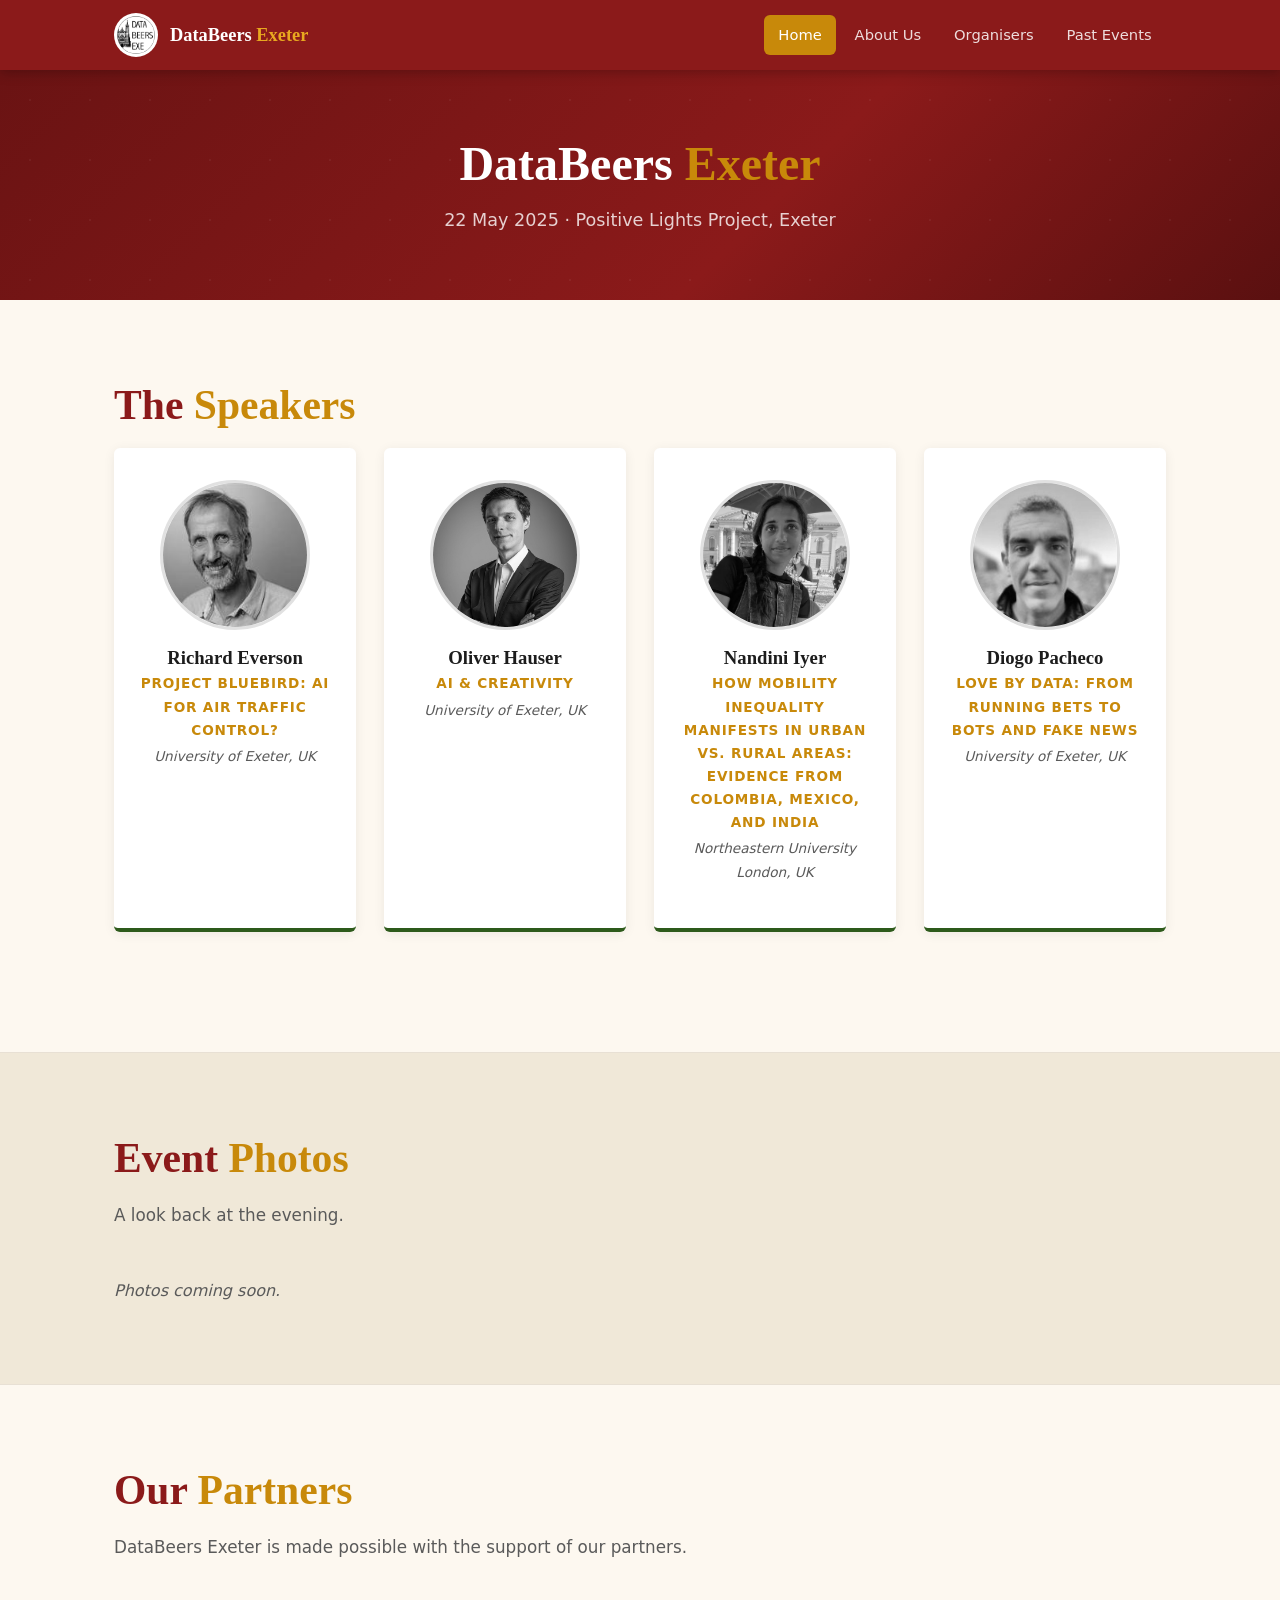
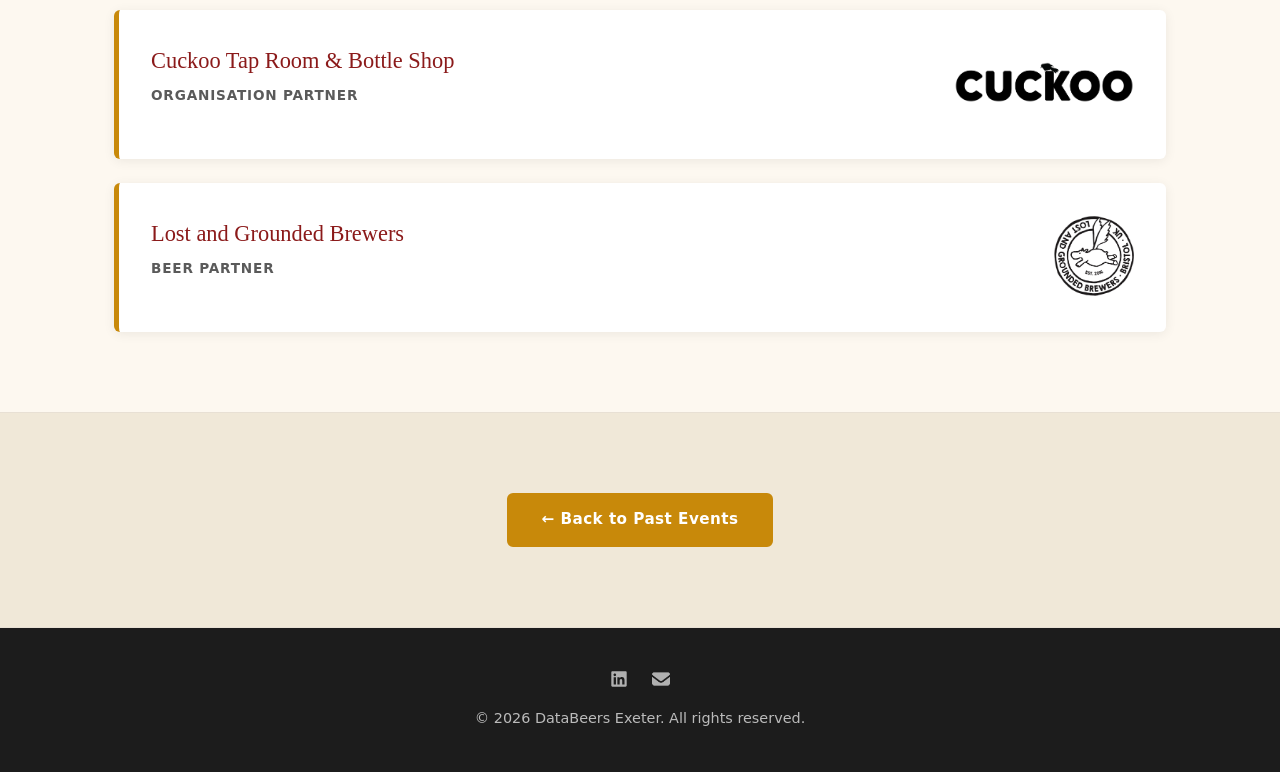
==== commit 675b104d: "Add talk titles and keywords for May 2025 event" ====
--- a/Events/May2025/index.html
+++ b/Events/May2025/index.html
@@ -45,28 +45,28 @@
           <div class="organiser-card">
             <img src="richardeverson.jpeg" alt="Richard Everson" class="organiser-photo" />
             <h3>Richard Everson</h3>
-            <p class="organiser-role">Talk Title</p>
+            <p class="organiser-role">Project Bluebird: AI for Air Traffic Control?</p>
             <p class="organiser-affil">University of Exeter, UK</p>
           </div>
 
           <div class="organiser-card">
             <img src="oliverhauser.png" alt="Oliver Hauser" class="organiser-photo" />
             <h3>Oliver Hauser</h3>
-            <p class="organiser-role">Talk Title</p>
+            <p class="organiser-role">AI &amp; Creativity</p>
             <p class="organiser-affil">University of Exeter, UK</p>
           </div>
 
           <div class="organiser-card">
             <img src="nandiniiyer.png" alt="Nandini Iyer" class="organiser-photo" />
             <h3>Nandini Iyer</h3>
-            <p class="organiser-role">Talk Title</p>
+            <p class="organiser-role">How Mobility Inequality Manifests in Urban vs. Rural Areas: Evidence from Colombia, Mexico, and India</p>
             <p class="organiser-affil">Northeastern University London, UK</p>
           </div>
 
           <div class="organiser-card">
             <img src="diogopacheco.jpg" alt="Diogo Pacheco" class="organiser-photo" />
             <h3>Diogo Pacheco</h3>
-            <p class="organiser-role">Talk Title</p>
+            <p class="organiser-role">Love by Data: From Running Bets to Bots and Fake News</p>
             <p class="organiser-affil">University of Exeter, UK</p>
           </div>
 
--- a/styles.css
+++ b/styles.css
@@ -405,7 +405,9 @@
   padding: 2rem;
   box-shadow: 0 2px 12px rgba(0,0,0,0.07);
   border-left: 5px solid var(--amber);
-}
+  margin-bottom: 1.5rem;
+}
+.partner-card:last-child { margin-bottom: 0; }
 
 .partner-header-row {
   display: flex;
@@ -431,6 +433,21 @@
   object-position: right center;
   display: block;
   flex-shrink: 0;
+}
+
+@media (max-width: 600px) {
+  .partner-header-row {
+    flex-direction: column;
+    align-items: flex-start;
+  }
+  .partner-logo,
+  .partner-logo-large {
+    width: 100%;
+    max-width: 200px;
+    height: auto;
+    object-position: left center;
+    margin-top: 0.75rem;
+  }
 }
 
 .partner-name {
@@ -673,9 +690,16 @@
 /* ── Event photo gallery ── */
 .photo-grid {
   display: grid;
-  grid-template-columns: repeat(auto-fill, minmax(260px, 1fr));
-  gap: 1rem;
+  grid-template-columns: repeat(auto-fill, minmax(220px, 1fr));
+  gap: 0.75rem;
   margin-top: 1.5rem;
+}
+
+.photo-thumb {
+  display: block;
+  overflow: hidden;
+  border-radius: var(--radius);
+  cursor: zoom-in;
 }
 
 .event-photo {
@@ -684,4 +708,73 @@
   object-fit: cover;
   border-radius: var(--radius);
   display: block;
-}
+  transition: transform 0.25s ease, opacity 0.25s ease;
+}
+
+.photo-thumb:hover .event-photo {
+  transform: scale(1.04);
+  opacity: 0.9;
+}
+
+/* ── Lightbox ── */
+.lightbox {
+  display: none;
+  position: fixed;
+  inset: 0;
+  background: rgba(0, 0, 0, 0.92);
+  z-index: 1000;
+  align-items: center;
+  justify-content: center;
+  flex-direction: column;
+}
+.lightbox.open { display: flex; }
+
+.lightbox-img {
+  max-width: 90vw;
+  max-height: 82vh;
+  object-fit: contain;
+  border-radius: var(--radius);
+  box-shadow: 0 8px 48px rgba(0,0,0,0.6);
+}
+
+.lightbox-close {
+  position: absolute;
+  top: 1rem;
+  right: 1.25rem;
+  background: none;
+  border: none;
+  color: #fff;
+  font-size: 2.5rem;
+  line-height: 1;
+  cursor: pointer;
+  opacity: 0.75;
+  transition: opacity 0.2s;
+}
+.lightbox-close:hover { opacity: 1; }
+
+.lightbox-prev,
+.lightbox-next {
+  position: absolute;
+  top: 50%;
+  transform: translateY(-50%);
+  background: rgba(255,255,255,0.12);
+  border: none;
+  color: #fff;
+  font-size: 3rem;
+  line-height: 1;
+  padding: 0.5rem 1rem;
+  cursor: pointer;
+  border-radius: var(--radius);
+  transition: background 0.2s;
+  user-select: none;
+}
+.lightbox-prev:hover,
+.lightbox-next:hover { background: rgba(255,255,255,0.25); }
+.lightbox-prev { left: 1rem; }
+.lightbox-next { right: 1rem; }
+
+.lightbox-counter {
+  color: rgba(255,255,255,0.6);
+  font-size: 0.85rem;
+  margin-top: 0.75rem;
+}
